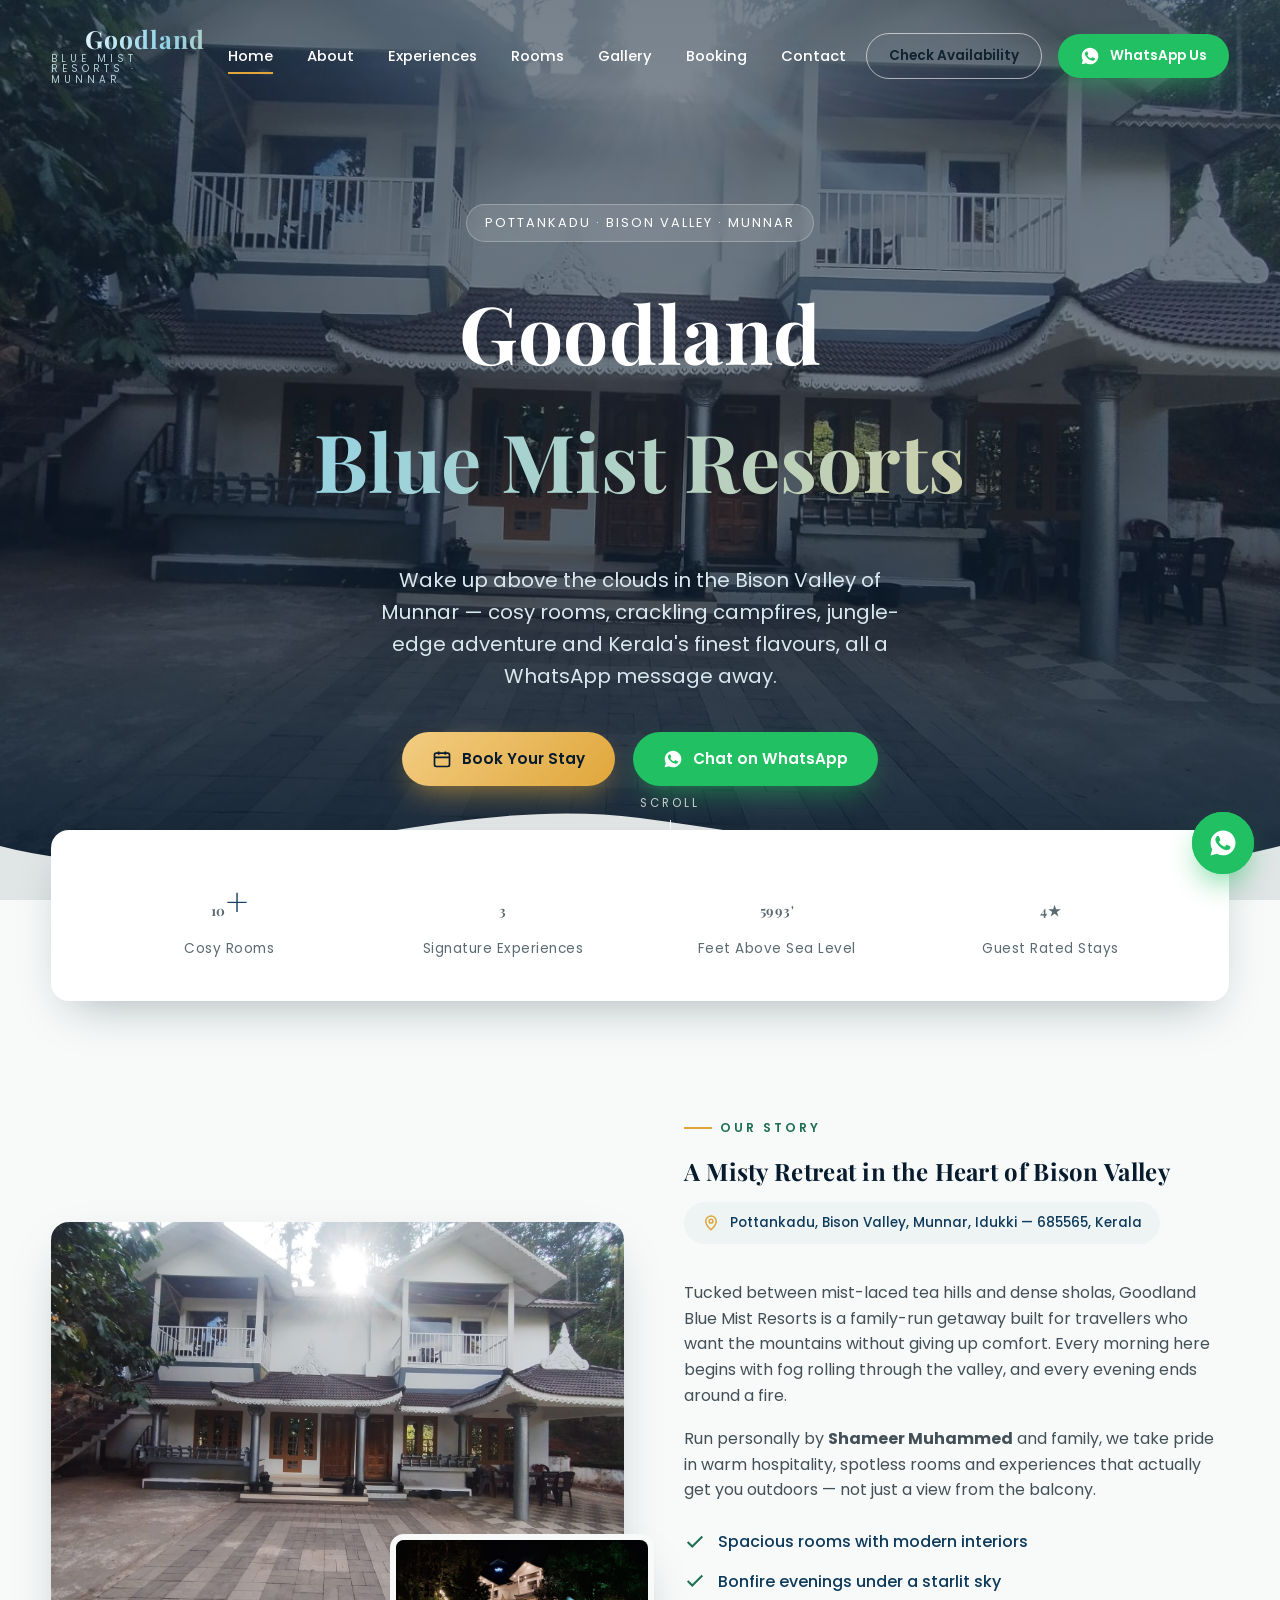
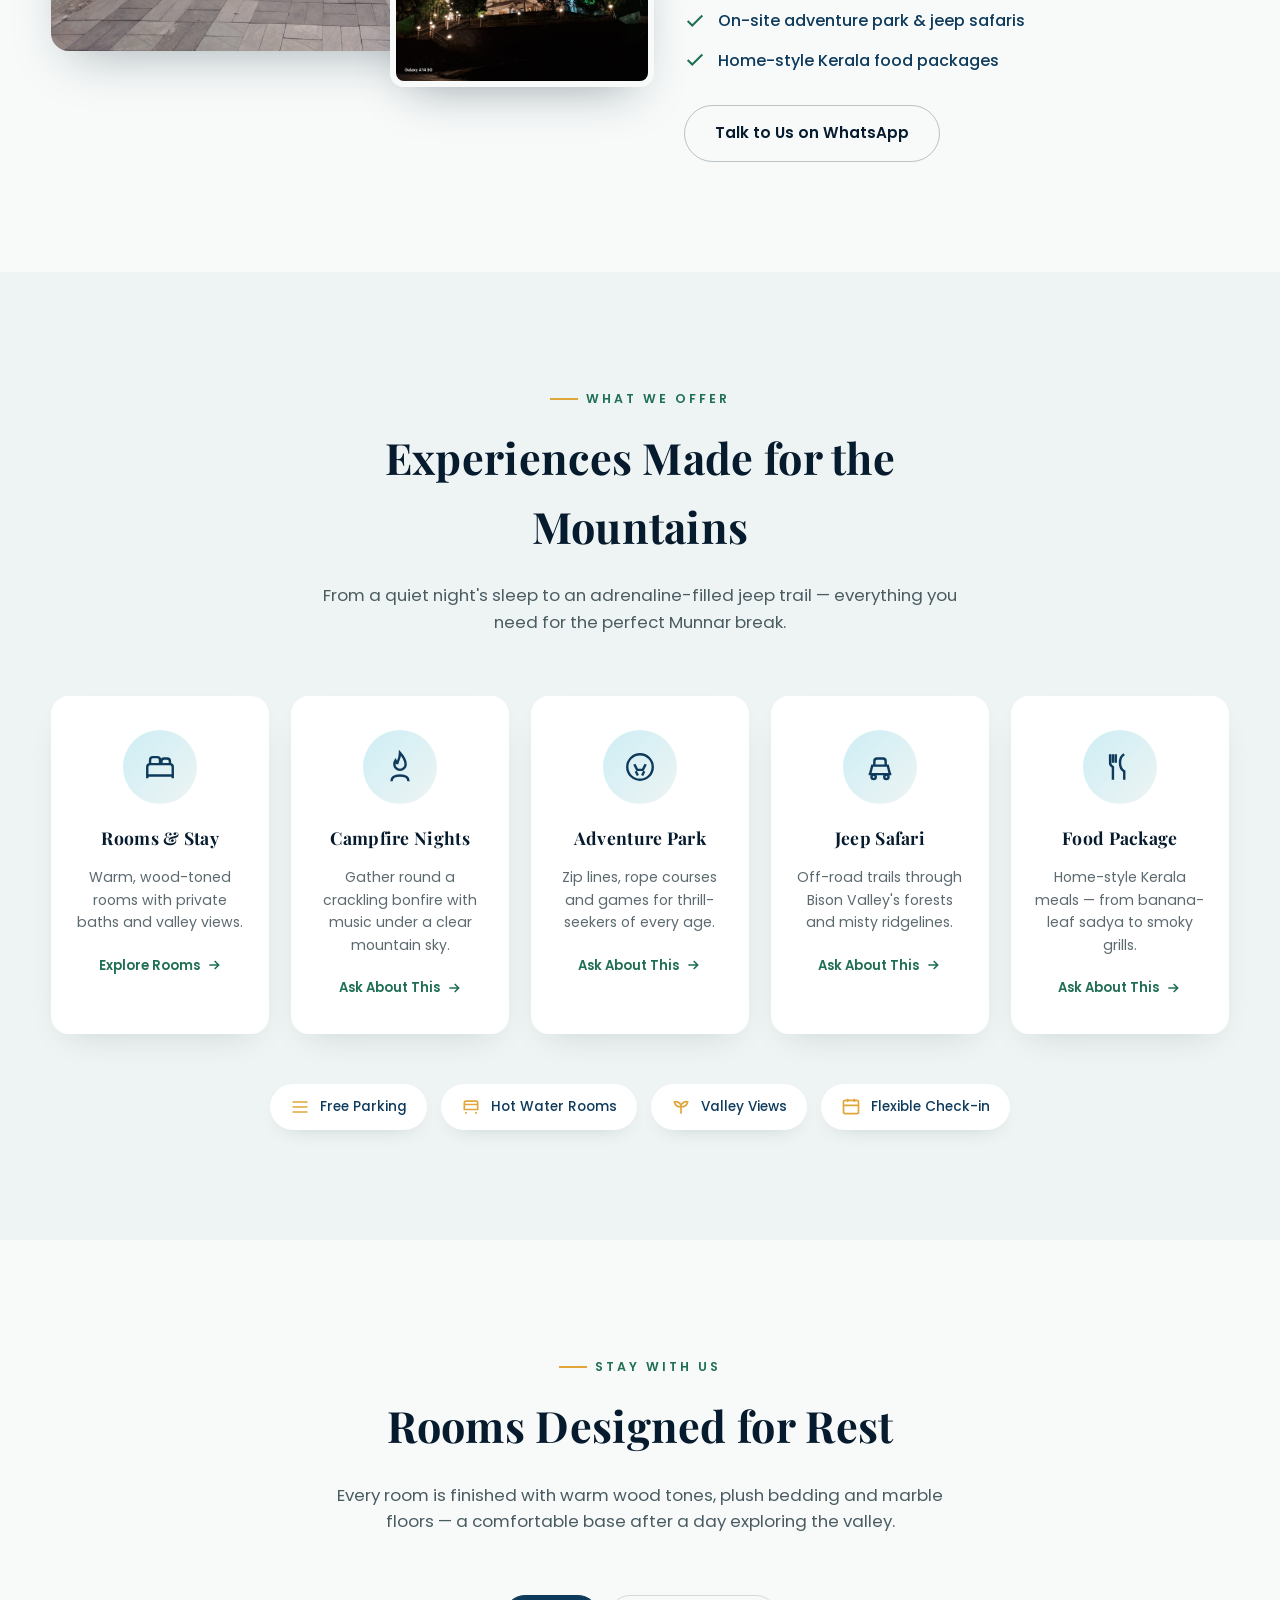
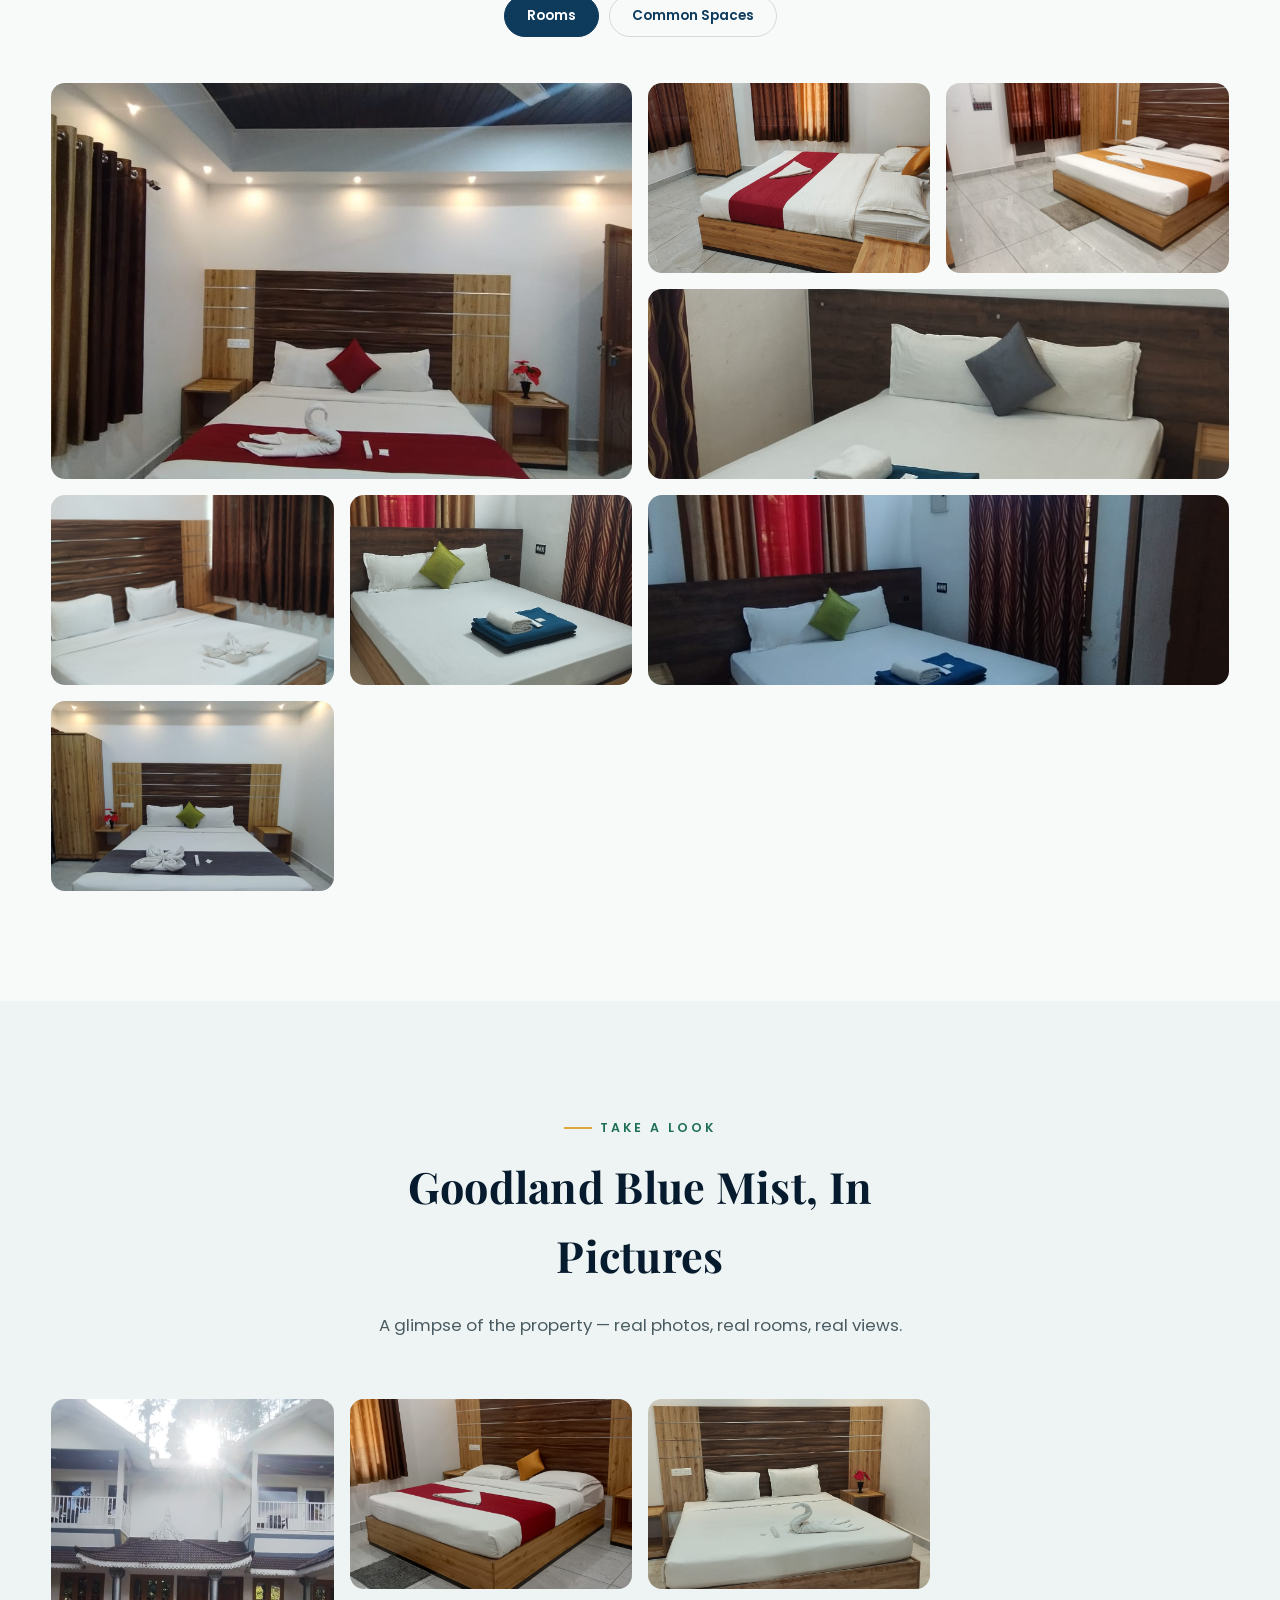
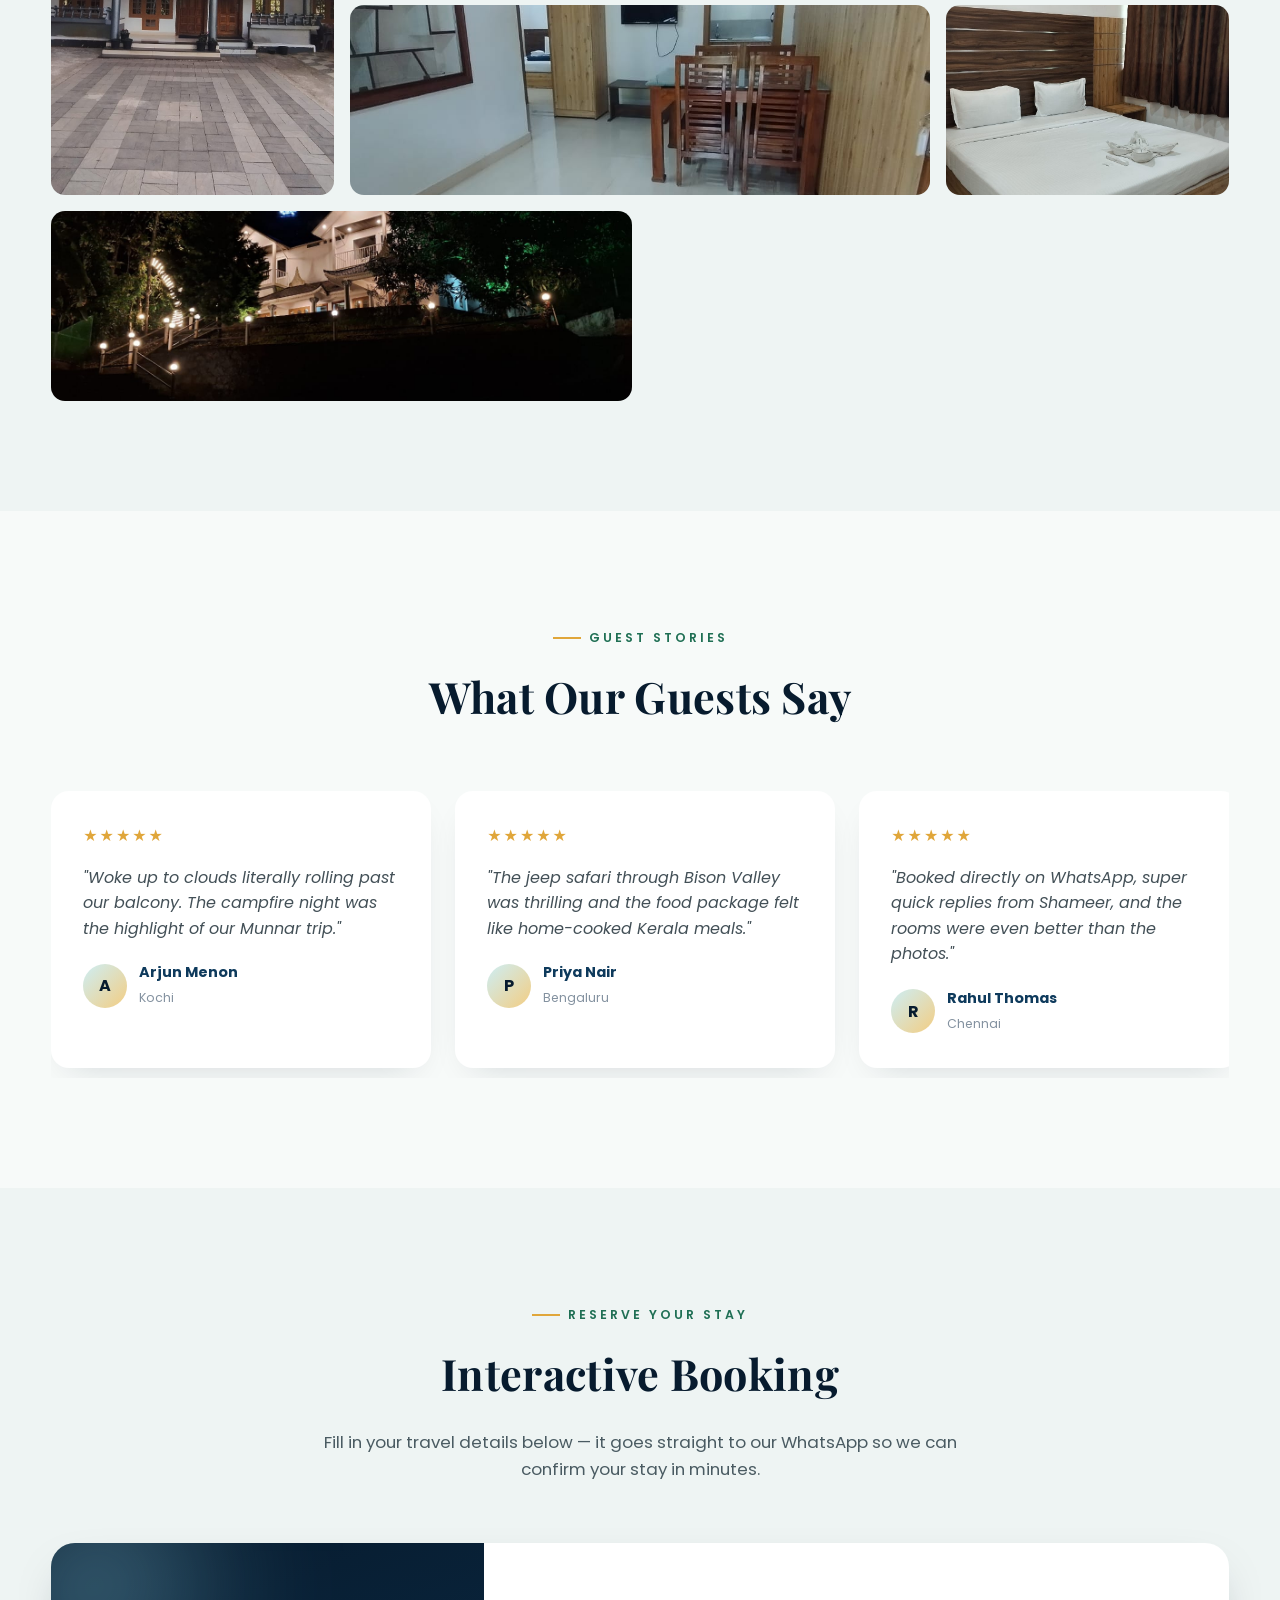
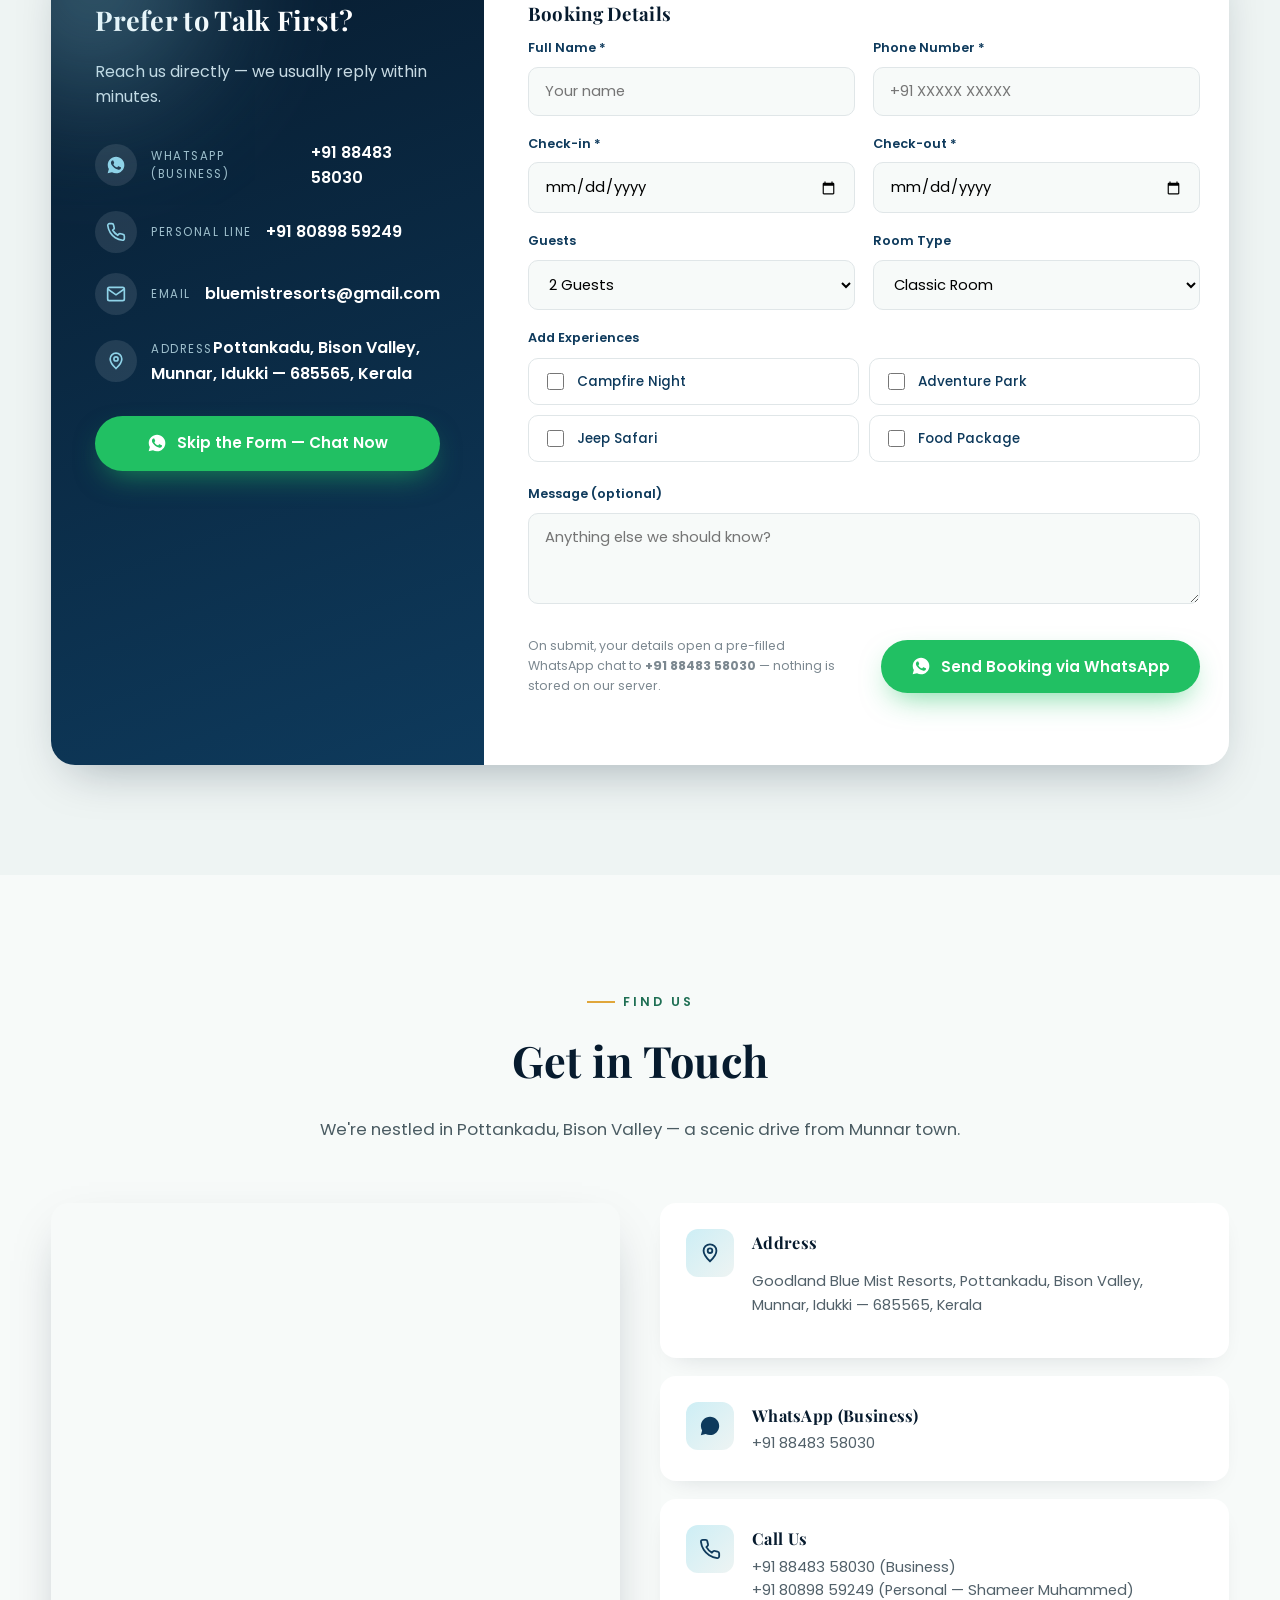
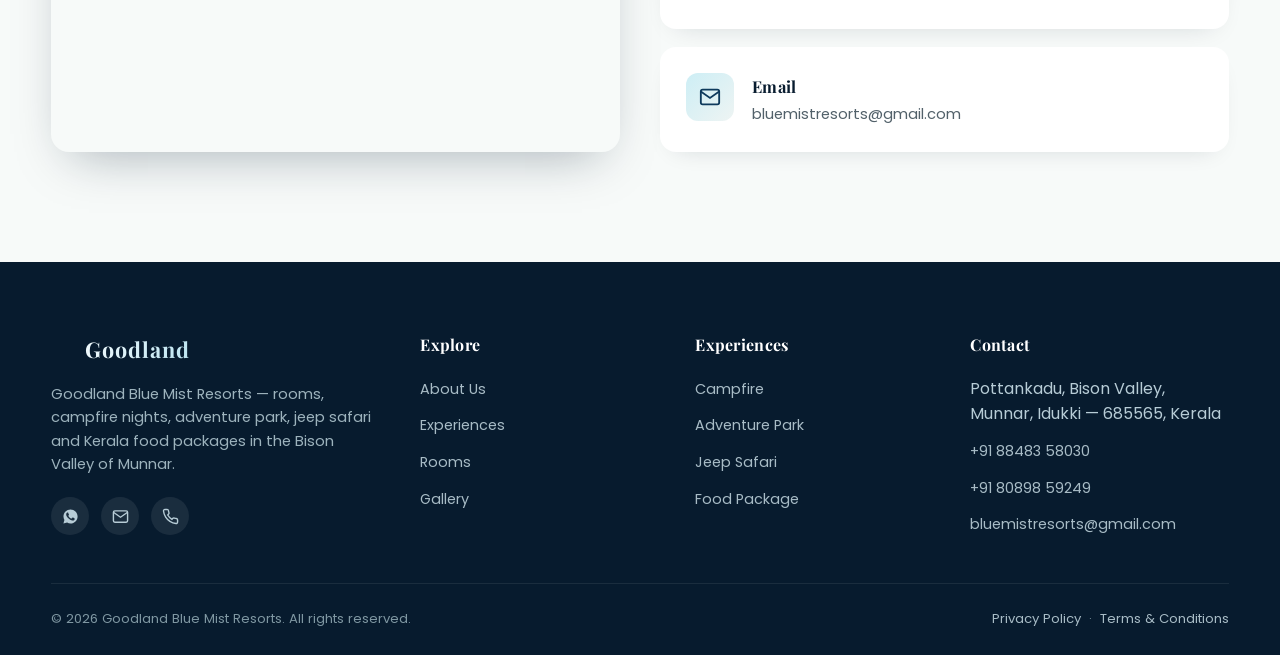
==== index.html @ cd5b61a2 "Build animated resort website with WhatsApp booking Adds a full multi-section site for Goodland Blue" ====
<!doctype html>
<html lang="en">
<head>
<meta charset="UTF-8">
<meta name="viewport" content="width=device-width, initial-scale=1.0">
<title>Goodland Blue Mist Resorts | Munnar, Kerala</title>
<meta name="description" content="Goodland Blue Mist Resorts — a misty escape in Pottankadu, Bison Valley, Munnar. Rooms, campfire nights, adventure park, jeep safari & authentic Kerala food packages. Book directly on WhatsApp.">
<link rel="icon" href="data:image/svg+xml,<svg xmlns=%22http://www.w3.org/2000/svg%22 viewBox=%220 0 100 100%22><text y=%22.9em%22 font-size=%2290%22>⛰️</text></svg>">
<link rel="preconnect" href="https://fonts.googleapis.com">
<link rel="preconnect" href="https://fonts.gstatic.com" crossorigin>
<link href="https://fonts.googleapis.com/css2?family=Playfair+Display:wght@600;700;800&family=Poppins:wght@300;400;500;600;700&display=swap" rel="stylesheet">
<link rel="stylesheet" href="assets/css/style.css">
</head>
<body>

<div id="preloader">
  <div class="preloader-logo">
    <div class="preloader-ring"></div>
    Goodland Blue Mist
  </div>
</div>

<!-- ================= HEADER ================= -->
<header>
  <div class="container nav-wrap">
    <a href="#home" class="logo-text">
      <span class="logo-main">
        <svg class="cloud-icon" viewBox="0 0 24 24" fill="none" stroke="currentColor" stroke-width="1.6"><path d="M6.5 19a4.5 4.5 0 0 1-.5-8.98A5.5 5.5 0 0 1 16.9 8.02 4.5 4.5 0 0 1 17.5 17H6.5z"/></svg>
        Goodland
      </span>
      <span class="logo-sub">Blue Mist Resorts · Munnar</span>
    </a>

    <nav class="primary-nav">
      <ul>
        <li><a href="#home" class="active">Home</a></li>
        <li><a href="#about">About</a></li>
        <li><a href="#experiences">Experiences</a></li>
        <li><a href="#rooms">Rooms</a></li>
        <li><a href="#gallery">Gallery</a></li>
        <li><a href="#booking">Booking</a></li>
        <li><a href="#contact">Contact</a></li>
      </ul>
    </nav>

    <div class="nav-actions">
      <a href="#booking" class="btn btn-outline">Check Availability</a>
      <a href="#" class="btn btn-whatsapp" data-wa-cta="Hi Goodland Blue Mist Resorts, I'd like to book a stay.">
        <svg viewBox="0 0 24 24" fill="currentColor"><path d="M12.04 2c-5.5 0-9.96 4.46-9.96 9.96 0 1.76.46 3.45 1.32 4.95L2 22l5.2-1.36a9.9 9.9 0 0 0 4.84 1.24h.01c5.5 0 9.96-4.46 9.96-9.96S17.54 2 12.04 2zm5.83 14.24c-.25.7-1.24 1.28-2.02 1.45-.54.11-1.24.2-3.6-.77-3.02-1.25-4.96-4.3-5.11-4.5-.15-.2-1.22-1.62-1.22-3.1s.77-2.2 1.05-2.5c.25-.28.55-.35.74-.35h.53c.17 0 .4-.06.62.48.25.6.85 2.08.92 2.23.07.15.12.33.02.53-.1.2-.15.32-.3.5-.15.17-.3.38-.44.5-.15.15-.3.3-.13.6.17.3.77 1.28 1.66 2.08 1.14 1.02 2.1 1.34 2.4 1.5.3.15.47.13.65-.08.17-.2.75-.87.95-1.17.2-.3.4-.25.66-.15.28.1 1.77.83 2.07.98.3.15.5.22.57.35.08.13.08.72-.17 1.42z"/></svg>
        WhatsApp Us
      </a>
    </div>

    <button class="burger" aria-label="Toggle menu"><span></span><span></span><span></span></button>
  </div>
</header>

<nav class="mobile-nav">
  <a href="#home">Home</a>
  <a href="#about">About</a>
  <a href="#experiences">Experiences</a>
  <a href="#rooms">Rooms</a>
  <a href="#gallery">Gallery</a>
  <a href="#booking">Booking</a>
  <a href="#contact">Contact</a>
  <a href="#" class="btn btn-whatsapp" data-wa-cta="Hi Goodland Blue Mist Resorts, I'd like to book a stay.">WhatsApp Us</a>
</nav>

<!-- ================= HERO ================= -->
<section class="hero" id="home">
  <div class="hero-slides">
    <div class="hero-slide active" style="background-image:url('images/property-day.jpg')"></div>
    <div class="hero-slide" style="background-image:url('images/property-night.jpg')"></div>
    <div class="hero-slide" style="background-image:url('images/room-5.jpg')"></div>
  </div>

  <svg class="hero-mist-svg" viewBox="0 0 1440 160" preserveAspectRatio="none" width="100%" height="140">
    <path fill="#f7faf9" d="M0,96 C240,160 480,32 720,64 C960,96 1200,160 1440,96 L1440,160 L0,160 Z"/>
  </svg>

  <div class="container hero-content">
    <div class="hero-badge">Pottankadu · Bison Valley · Munnar</div>
    <h1 class="hero-title">Goodland<span class="accent">Blue Mist Resorts</span></h1>
    <p class="hero-sub">Wake up above the clouds in the Bison Valley of Munnar — cosy rooms, crackling campfires, jungle-edge adventure and Kerala's finest flavours, all a WhatsApp message away.</p>
    <div class="hero-ctas">
      <a href="#booking" class="btn btn-gold">
        <svg viewBox="0 0 24 24" fill="none" stroke="currentColor" stroke-width="2"><rect x="3" y="5" width="18" height="16" rx="2"/><path d="M16 3v4M8 3v4M3 10h18"/></svg>
        Book Your Stay
      </a>
      <a href="#" class="btn btn-whatsapp" data-wa-cta="Hi Goodland Blue Mist Resorts, I'd like to know more about your packages.">
        <svg viewBox="0 0 24 24" fill="currentColor"><path d="M12.04 2c-5.5 0-9.96 4.46-9.96 9.96 0 1.76.46 3.45 1.32 4.95L2 22l5.2-1.36a9.9 9.9 0 0 0 4.84 1.24h.01c5.5 0 9.96-4.46 9.96-9.96S17.54 2 12.04 2zm5.83 14.24c-.25.7-1.24 1.28-2.02 1.45-.54.11-1.24.2-3.6-.77-3.02-1.25-4.96-4.3-5.11-4.5-.15-.2-1.22-1.62-1.22-3.1s.77-2.2 1.05-2.5c.25-.28.55-.35.74-.35h.53c.17 0 .4-.06.62.48.25.6.85 2.08.92 2.23.07.15.12.33.02.53-.1.2-.15.32-.3.5-.15.17-.3.38-.44.5-.15.15-.3.3-.13.6.17.3.77 1.28 1.66 2.08 1.14 1.02 2.1 1.34 2.4 1.5.3.15.47.13.65-.08.17-.2.75-.87.95-1.17.2-.3.4-.25.66-.15.28.1 1.77.83 2.07.98.3.15.5.22.57.35.08.13.08.72-.17 1.42z"/></svg>
        Chat on WhatsApp
      </a>
    </div>
  </div>

  <div class="hero-scroll"><span>Scroll</span><span class="line"></span></div>
</section>

<div class="container">
  <div class="stats-strip reveal-scale">
    <div class="stat"><h3><span data-count="11">0</span>+</h3><span>Cosy Rooms</span></div>
    <div class="stat"><h3><span data-count="4">0</span></h3><span>Signature Experiences</span></div>
    <div class="stat"><h3><span data-count="6000" data-suffix="'">0</span></h3><span>Feet Above Sea Level</span></div>
    <div class="stat"><h3><span data-count="5" data-suffix="★">0</span></h3><span>Guest Rated Stays</span></div>
  </div>
</div>

<!-- ================= ABOUT ================= -->
<section class="section" id="about">
  <div class="container about-grid">
    <div class="about-media reveal">
      <div class="frame-main"><img src="images/property-day.jpg" alt="Goodland Blue Mist Resorts, Pottankadu, Munnar"></div>
      <div class="frame-float"><img src="images/property-night.jpg" alt="Resort lit up at night"></div>
    </div>
    <div class="about-text reveal">
      <div class="eyebrow">Our Story</div>
      <h2>A Misty Retreat in the Heart of Bison Valley</h2>
      <div class="location-pill">
        <svg viewBox="0 0 24 24" fill="none" stroke="currentColor" stroke-width="2"><path d="M12 21s-7-6.5-7-11.5A7 7 0 0 1 19 9.5C19 14.5 12 21 12 21z"/><circle cx="12" cy="9.5" r="2.5"/></svg>
        Pottankadu, Bison Valley, Munnar, Idukki — 685565, Kerala
      </div>
      <p>Tucked between mist-laced tea hills and dense sholas, Goodland Blue Mist Resorts is a family-run getaway built for travellers who want the mountains without giving up comfort. Every morning here begins with fog rolling through the valley, and every evening ends around a fire.</p>
      <p>Run personally by <strong>Shameer Muhammed</strong> and family, we take pride in warm hospitality, spotless rooms and experiences that actually get you outdoors — not just a view from the balcony.</p>
      <ul class="about-list">
        <li><svg viewBox="0 0 24 24" fill="none" stroke="currentColor" stroke-width="2.2"><path d="M20 6 9 17l-5-5"/></svg> Spacious rooms with modern interiors</li>
        <li><svg viewBox="0 0 24 24" fill="none" stroke="currentColor" stroke-width="2.2"><path d="M20 6 9 17l-5-5"/></svg> Bonfire evenings under a starlit sky</li>
        <li><svg viewBox="0 0 24 24" fill="none" stroke="currentColor" stroke-width="2.2"><path d="M20 6 9 17l-5-5"/></svg> On-site adventure park & jeep safaris</li>
        <li><svg viewBox="0 0 24 24" fill="none" stroke="currentColor" stroke-width="2.2"><path d="M20 6 9 17l-5-5"/></svg> Home-style Kerala food packages</li>
      </ul>
      <a href="#" class="btn btn-outline-dark" data-wa-cta="Hi, I'd like to know more about Goodland Blue Mist Resorts.">Talk to Us on WhatsApp</a>
    </div>
  </div>
</section>

<!-- ================= EXPERIENCES ================= -->
<section class="section section-alt" id="experiences">
  <div class="container">
    <div class="section-head reveal">
      <div class="eyebrow">What We Offer</div>
      <h2>Experiences Made for the Mountains</h2>
      <p>From a quiet night's sleep to an adrenaline-filled jeep trail — everything you need for the perfect Munnar break.</p>
    </div>

    <div class="exp-grid stagger">
      <div class="exp-card">
        <div class="exp-icon">
          <svg viewBox="0 0 24 24" fill="none" stroke="currentColor" stroke-width="1.7"><path d="M3 18v-6a2 2 0 0 1 2-2h14a2 2 0 0 1 2 2v6M3 18h18M3 18v2M21 18v2M5 10V7a2 2 0 0 1 2-2h3a2 2 0 0 1 2 2v3M13 10V8a2 2 0 0 1 2-2h2a2 2 0 0 1 2 2v2"/></svg>
        </div>
        <h3>Rooms & Stay</h3>
        <p>Warm, wood-toned rooms with private baths and valley views.</p>
        <a href="#rooms" class="exp-link">Explore Rooms <svg viewBox="0 0 24 24" fill="none" stroke="currentColor" stroke-width="2.4"><path d="M5 12h14M13 6l6 6-6 6"/></svg></a>
      </div>

      <div class="exp-card">
        <div class="exp-icon">
          <svg viewBox="0 0 24 24" fill="none" stroke="currentColor" stroke-width="1.7"><path d="M12 2s4 4.5 4 8a4 4 0 0 1-8 0c0-1 .3-1.8.8-2.6C9.4 8.6 10 9 10 10c0-2 2-3 2-8zM6 22c0-3 2.5-4 6-4s6 1 6 4"/></svg>
        </div>
        <h3>Campfire Nights</h3>
        <p>Gather round a crackling bonfire with music under a clear mountain sky.</p>
        <a href="#" class="exp-link" data-wa-cta="Hi, I'd like to know about the campfire experience at Goodland Blue Mist Resorts.">Ask About This <svg viewBox="0 0 24 24" fill="none" stroke="currentColor" stroke-width="2.4"><path d="M5 12h14M13 6l6 6-6 6"/></svg></a>
      </div>

      <div class="exp-card">
        <div class="exp-icon">
          <svg viewBox="0 0 24 24" fill="none" stroke="currentColor" stroke-width="1.7"><circle cx="12" cy="12" r="9"/><path d="M8 10l2 4h4l2-4M9 15l1.5 3M15 15l-1.5 3"/></svg>
        </div>
        <h3>Adventure Park</h3>
        <p>Zip lines, rope courses and games for thrill-seekers of every age.</p>
        <a href="#" class="exp-link" data-wa-cta="Hi, I'd like to know about the adventure park at Goodland Blue Mist Resorts.">Ask About This <svg viewBox="0 0 24 24" fill="none" stroke="currentColor" stroke-width="2.4"><path d="M5 12h14M13 6l6 6-6 6"/></svg></a>
      </div>

      <div class="exp-card">
        <div class="exp-icon">
          <svg viewBox="0 0 24 24" fill="none" stroke="currentColor" stroke-width="1.7"><path d="M4 17h16M5 17l1.5-6h11L19 17M8 11V8a2 2 0 0 1 2-2h4a2 2 0 0 1 2 2v3"/><circle cx="7.5" cy="19" r="1.5"/><circle cx="16.5" cy="19" r="1.5"/></svg>
        </div>
        <h3>Jeep Safari</h3>
        <p>Off-road trails through Bison Valley's forests and misty ridgelines.</p>
        <a href="#" class="exp-link" data-wa-cta="Hi, I'd like to know about the jeep safari at Goodland Blue Mist Resorts.">Ask About This <svg viewBox="0 0 24 24" fill="none" stroke="currentColor" stroke-width="2.4"><path d="M5 12h14M13 6l6 6-6 6"/></svg></a>
      </div>

      <div class="exp-card">
        <div class="exp-icon">
          <svg viewBox="0 0 24 24" fill="none" stroke="currentColor" stroke-width="1.7"><path d="M7 3v6M5 3v6M9 3v6M5 9c0 2 2 3 2 3v9M15 3c-2 1-3 3-3 6s1 5 3 6v6"/></svg>
        </div>
        <h3>Food Package</h3>
        <p>Home-style Kerala meals — from banana-leaf sadya to smoky grills.</p>
        <a href="#" class="exp-link" data-wa-cta="Hi, I'd like to know about the food packages at Goodland Blue Mist Resorts.">Ask About This <svg viewBox="0 0 24 24" fill="none" stroke="currentColor" stroke-width="2.4"><path d="M5 12h14M13 6l6 6-6 6"/></svg></a>
      </div>
    </div>

    <div class="amenity-row reveal">
      <div class="amenity-chip"><svg viewBox="0 0 24 24" fill="none" stroke="currentColor" stroke-width="2"><path d="M3 12h18M3 6h18M3 18h18"/></svg> Free Parking</div>
      <div class="amenity-chip"><svg viewBox="0 0 24 24" fill="none" stroke="currentColor" stroke-width="2"><path d="M4 9V7a2 2 0 0 1 2-2h12a2 2 0 0 1 2 2v2M4 9h16v6H4zM6 20v-2M18 20v-2"/></svg> Hot Water Rooms</div>
      <div class="amenity-chip"><svg viewBox="0 0 24 24" fill="none" stroke="currentColor" stroke-width="2"><path d="M12 20V10M12 10c1.5-4 6-5 8-4-1 4-4 6-8 6zM12 10C10.5 6 6 5 4 6c1 4 4 6 8 6z"/></svg> Valley Views</div>
      <div class="amenity-chip"><svg viewBox="0 0 24 24" fill="none" stroke="currentColor" stroke-width="2"><rect x="3" y="4" width="18" height="16" rx="2"/><path d="M8 2v4M16 2v4M3 10h18"/></svg> Flexible Check-in</div>
    </div>
  </div>
</section>

<!-- ================= ROOMS / GALLERY ================= -->
<section class="section" id="rooms">
  <div class="container">
    <div class="section-head reveal">
      <div class="eyebrow">Stay With Us</div>
      <h2>Rooms Designed for Rest</h2>
      <p>Every room is finished with warm wood tones, plush bedding and marble floors — a comfortable base after a day exploring the valley.</p>
    </div>

    <div class="room-tabs reveal">
      <button class="room-tab active" data-target="panel-rooms">Rooms</button>
      <button class="room-tab" data-target="panel-common">Common Spaces</button>
    </div>

    <div id="panel-rooms" class="room-panel active gallery-grid" data-lightbox>
      <figure class="wide tall">
        <img src="images/room-5.jpg" alt="Deluxe room with dark wood ceiling and swan towel art">
        <div class="zoom-hint"><svg viewBox="0 0 24 24" fill="none" stroke="currentColor" stroke-width="2"><circle cx="11" cy="11" r="7"/><path d="M21 21l-4.3-4.3M11 8v6M8 11h6"/></svg></div>
        <figcaption>Deluxe Room</figcaption>
      </figure>
      <figure>
        <img src="images/room-1.jpg" alt="Room with red and white bedding">
        <div class="zoom-hint"><svg viewBox="0 0 24 24" fill="none" stroke="currentColor" stroke-width="2"><circle cx="11" cy="11" r="7"/><path d="M21 21l-4.3-4.3M11 8v6M8 11h6"/></svg></div>
        <figcaption>Classic Room</figcaption>
      </figure>
      <figure>
        <img src="images/room-3.jpg" alt="Room with orange bedspread">
        <div class="zoom-hint"><svg viewBox="0 0 24 24" fill="none" stroke="currentColor" stroke-width="2"><circle cx="11" cy="11" r="7"/><path d="M21 21l-4.3-4.3M11 8v6M8 11h6"/></svg></div>
        <figcaption>Family Room</figcaption>
      </figure>
      <figure class="wide">
        <img src="images/room-4.jpg" alt="Room with white bedding and blue towel set">
        <div class="zoom-hint"><svg viewBox="0 0 24 24" fill="none" stroke="currentColor" stroke-width="2"><circle cx="11" cy="11" r="7"/><path d="M21 21l-4.3-4.3M11 8v6M8 11h6"/></svg></div>
        <figcaption>Premium Room</figcaption>
      </figure>
      <figure>
        <img src="images/room-9.jpg" alt="Room with wood panelled headboard">
        <div class="zoom-hint"><svg viewBox="0 0 24 24" fill="none" stroke="currentColor" stroke-width="2"><circle cx="11" cy="11" r="7"/><path d="M21 21l-4.3-4.3M11 8v6M8 11h6"/></svg></div>
        <figcaption>Classic Room</figcaption>
      </figure>
      <figure>
        <img src="images/room-10.jpg" alt="Room with gold curtains and green cushion">
        <div class="zoom-hint"><svg viewBox="0 0 24 24" fill="none" stroke="currentColor" stroke-width="2"><circle cx="11" cy="11" r="7"/><path d="M21 21l-4.3-4.3M11 8v6M8 11h6"/></svg></div>
        <figcaption>Deluxe Room</figcaption>
      </figure>
      <figure class="wide">
        <img src="images/room-11.jpg" alt="Room with red and gold curtains">
        <div class="zoom-hint"><svg viewBox="0 0 24 24" fill="none" stroke="currentColor" stroke-width="2"><circle cx="11" cy="11" r="7"/><path d="M21 21l-4.3-4.3M11 8v6M8 11h6"/></svg></div>
        <figcaption>Family Room</figcaption>
      </figure>
      <figure>
        <img src="images/room-6.jpg" alt="Room with green cushion and swan towel art">
        <div class="zoom-hint"><svg viewBox="0 0 24 24" fill="none" stroke="currentColor" stroke-width="2"><circle cx="11" cy="11" r="7"/><path d="M21 21l-4.3-4.3M11 8v6M8 11h6"/></svg></div>
        <figcaption>Premium Room</figcaption>
      </figure>
    </div>

    <div id="panel-common" class="room-panel gallery-grid" data-lightbox>
      <figure class="wide tall">
        <img src="images/property-night.jpg" alt="Resort exterior lit up at night">
        <div class="zoom-hint"><svg viewBox="0 0 24 24" fill="none" stroke="currentColor" stroke-width="2"><circle cx="11" cy="11" r="7"/><path d="M21 21l-4.3-4.3M11 8v6M8 11h6"/></svg></div>
        <figcaption>Resort by Night</figcaption>
      </figure>
      <figure class="wide">
        <img src="images/living-room.jpg" alt="Living room with dining table and TV">
        <div class="zoom-hint"><svg viewBox="0 0 24 24" fill="none" stroke="currentColor" stroke-width="2"><circle cx="11" cy="11" r="7"/><path d="M21 21l-4.3-4.3M11 8v6M8 11h6"/></svg></div>
        <figcaption>Living Room</figcaption>
      </figure>
      <figure>
        <img src="images/lobby.jpg" alt="Lounge seating area">
        <div class="zoom-hint"><svg viewBox="0 0 24 24" fill="none" stroke="currentColor" stroke-width="2"><circle cx="11" cy="11" r="7"/><path d="M21 21l-4.3-4.3M11 8v6M8 11h6"/></svg></div>
        <figcaption>Guest Lounge</figcaption>
      </figure>
      <figure>
        <img src="images/bathroom-1.jpg" alt="Clean modern bathroom">
        <div class="zoom-hint"><svg viewBox="0 0 24 24" fill="none" stroke="currentColor" stroke-width="2"><circle cx="11" cy="11" r="7"/><path d="M21 21l-4.3-4.3M11 8v6M8 11h6"/></svg></div>
        <figcaption>En-suite Bathroom</figcaption>
      </figure>
      <figure>
        <img src="images/bathroom-2.jpg" alt="Tiled shower and bathroom">
        <div class="zoom-hint"><svg viewBox="0 0 24 24" fill="none" stroke="currentColor" stroke-width="2"><circle cx="11" cy="11" r="7"/><path d="M21 21l-4.3-4.3M11 8v6M8 11h6"/></svg></div>
        <figcaption>Bathroom & Shower</figcaption>
      </figure>
    </div>
  </div>
</section>

<!-- ================= GALLERY (photo strip) ================= -->
<section class="section section-alt" id="gallery">
  <div class="container">
    <div class="section-head reveal">
      <div class="eyebrow">Take a Look</div>
      <h2>Goodland Blue Mist, In Pictures</h2>
      <p>A glimpse of the property — real photos, real rooms, real views.</p>
    </div>
    <div class="gallery-grid stagger" data-lightbox>
      <figure class="tall"><img src="images/property-day.jpg" alt="Resort exterior in daylight"><div class="zoom-hint"><svg viewBox="0 0 24 24" fill="none" stroke="currentColor" stroke-width="2"><circle cx="11" cy="11" r="7"/><path d="M21 21l-4.3-4.3M11 8v6M8 11h6"/></svg></div><figcaption>Resort Exterior</figcaption></figure>
      <figure><img src="images/room-2.jpg" alt="Room interior"><div class="zoom-hint"><svg viewBox="0 0 24 24" fill="none" stroke="currentColor" stroke-width="2"><circle cx="11" cy="11" r="7"/><path d="M21 21l-4.3-4.3M11 8v6M8 11h6"/></svg></div><figcaption>Guest Room</figcaption></figure>
      <figure><img src="images/room-7.jpg" alt="Room interior with towel art"><div class="zoom-hint"><svg viewBox="0 0 24 24" fill="none" stroke="currentColor" stroke-width="2"><circle cx="11" cy="11" r="7"/><path d="M21 21l-4.3-4.3M11 8v6M8 11h6"/></svg></div><figcaption>Guest Room</figcaption></figure>
      <figure class="wide"><img src="images/living-room.jpg" alt="Living area"><div class="zoom-hint"><svg viewBox="0 0 24 24" fill="none" stroke="currentColor" stroke-width="2"><circle cx="11" cy="11" r="7"/><path d="M21 21l-4.3-4.3M11 8v6M8 11h6"/></svg></div><figcaption>Living Area</figcaption></figure>
      <figure><img src="images/room-8.jpg" alt="Room interior"><div class="zoom-hint"><svg viewBox="0 0 24 24" fill="none" stroke="currentColor" stroke-width="2"><circle cx="11" cy="11" r="7"/><path d="M21 21l-4.3-4.3M11 8v6M8 11h6"/></svg></div><figcaption>Guest Room</figcaption></figure>
      <figure class="wide"><img src="images/property-night.jpg" alt="Resort at night"><div class="zoom-hint"><svg viewBox="0 0 24 24" fill="none" stroke="currentColor" stroke-width="2"><circle cx="11" cy="11" r="7"/><path d="M21 21l-4.3-4.3M11 8v6M8 11h6"/></svg></div><figcaption>Evening Ambience</figcaption></figure>
    </div>
  </div>
</section>

<!-- ================= TESTIMONIALS ================= -->
<section class="section" id="testimonials">
  <div class="container">
    <div class="section-head reveal">
      <div class="eyebrow">Guest Stories</div>
      <h2>What Our Guests Say</h2>
    </div>
    <div class="testi-track reveal">
      <div class="testi-card">
        <div class="testi-stars">★★★★★</div>
        <p>"Woke up to clouds literally rolling past our balcony. The campfire night was the highlight of our Munnar trip."</p>
        <div class="testi-person">
          <div class="testi-avatar">A</div>
          <div><strong>Arjun Menon</strong><span>Kochi</span></div>
        </div>
      </div>
      <div class="testi-card">
        <div class="testi-stars">★★★★★</div>
        <p>"The jeep safari through Bison Valley was thrilling and the food package felt like home-cooked Kerala meals."</p>
        <div class="testi-person">
          <div class="testi-avatar">P</div>
          <div><strong>Priya Nair</strong><span>Bengaluru</span></div>
        </div>
      </div>
      <div class="testi-card">
        <div class="testi-stars">★★★★★</div>
        <p>"Booked directly on WhatsApp, super quick replies from Shameer, and the rooms were even better than the photos."</p>
        <div class="testi-person">
          <div class="testi-avatar">R</div>
          <div><strong>Rahul Thomas</strong><span>Chennai</span></div>
        </div>
      </div>
      <div class="testi-card">
        <div class="testi-stars">★★★★★</div>
        <p>"Perfect for families — kids loved the adventure park, we loved the peace and mist rolling over the valley."</p>
        <div class="testi-person">
          <div class="testi-avatar">S</div>
          <div><strong>Sneha Varma</strong><span>Coimbatore</span></div>
        </div>
      </div>
    </div>
  </div>
</section>

<!-- ================= BOOKING ================= -->
<section class="section section-alt" id="booking">
  <div class="container">
    <div class="section-head reveal">
      <div class="eyebrow">Reserve Your Stay</div>
      <h2>Interactive Booking</h2>
      <p>Fill in your travel details below — it goes straight to our WhatsApp so we can confirm your stay in minutes.</p>
    </div>

    <div class="booking-wrap reveal">
      <div class="booking-info">
        <div class="mist-layer"><div class="mist-blob" style="width:280px;height:280px;top:-60px;left:-60px;"></div></div>
        <h3>Prefer to Talk First?</h3>
        <p>Reach us directly — we usually reply within minutes.</p>
        <ul class="booking-contact">
          <li>
            <span class="ic"><svg viewBox="0 0 24 24" fill="currentColor"><path d="M12.04 2c-5.5 0-9.96 4.46-9.96 9.96 0 1.76.46 3.45 1.32 4.95L2 22l5.2-1.36a9.9 9.9 0 0 0 4.84 1.24h.01c5.5 0 9.96-4.46 9.96-9.96S17.54 2 12.04 2zm5.83 14.24c-.25.7-1.24 1.28-2.02 1.45-.54.11-1.24.2-3.6-.77-3.02-1.25-4.96-4.3-5.11-4.5-.15-.2-1.22-1.62-1.22-3.1s.77-2.2 1.05-2.5c.25-.28.55-.35.74-.35h.53c.17 0 .4-.06.62.48.25.6.85 2.08.92 2.23.07.15.12.33.02.53-.1.2-.15.32-.3.5-.15.17-.3.38-.44.5-.15.15-.3.3-.13.6.17.3.77 1.28 1.66 2.08 1.14 1.02 2.1 1.34 2.4 1.5.3.15.47.13.65-.08.17-.2.75-.87.95-1.17.2-.3.4-.25.66-.15.28.1 1.77.83 2.07.98.3.15.5.22.57.35.08.13.08.72-.17 1.42z"/></svg></span>
            <a href="#" data-wa-cta="Hi Goodland Blue Mist Resorts, I'd like to book a stay."><span class="label">WhatsApp (Business)</span><span class="value">+91 88483 58030</span></a>
          </li>
          <li>
            <span class="ic"><svg viewBox="0 0 24 24" fill="none" stroke="currentColor" stroke-width="2"><path d="M22 16.92v3a2 2 0 0 1-2.18 2 19.79 19.79 0 0 1-8.63-3.07 19.5 19.5 0 0 1-6-6 19.79 19.79 0 0 1-3.07-8.67A2 2 0 0 1 4.11 2h3a2 2 0 0 1 2 1.72c.13.96.36 1.9.68 2.81a2 2 0 0 1-.45 2.11L8.09 9.91a16 16 0 0 0 6 6l1.27-1.27a2 2 0 0 1 2.11-.45c.91.32 1.85.55 2.81.68A2 2 0 0 1 22 16.92z"/></svg></span>
            <a href="tel:+918089859249"><span class="label">Personal Line</span><span class="value">+91 80898 59249</span></a>
          </li>
          <li>
            <span class="ic"><svg viewBox="0 0 24 24" fill="none" stroke="currentColor" stroke-width="2"><rect x="2" y="4" width="20" height="16" rx="2"/><path d="m22 6-10 7L2 6"/></svg></span>
            <a href="mailto:bluemistresorts@gmail.com"><span class="label">Email</span><span class="value">bluemistresorts@gmail.com</span></a>
          </li>
          <li>
            <span class="ic"><svg viewBox="0 0 24 24" fill="none" stroke="currentColor" stroke-width="2"><path d="M12 21s-7-6.5-7-11.5A7 7 0 0 1 19 9.5C19 14.5 12 21 12 21z"/><circle cx="12" cy="9.5" r="2.5"/></svg></span>
            <span><span class="label">Address</span><span class="value">Pottankadu, Bison Valley, Munnar, Idukki — 685565, Kerala</span></span>
          </li>
        </ul>
        <a href="#" class="btn btn-whatsapp btn-block" data-wa-cta="Hi Goodland Blue Mist Resorts, I'd like to book a stay.">
          <svg viewBox="0 0 24 24" fill="currentColor"><path d="M12.04 2c-5.5 0-9.96 4.46-9.96 9.96 0 1.76.46 3.45 1.32 4.95L2 22l5.2-1.36a9.9 9.9 0 0 0 4.84 1.24h.01c5.5 0 9.96-4.46 9.96-9.96S17.54 2 12.04 2zm5.83 14.24c-.25.7-1.24 1.28-2.02 1.45-.54.11-1.24.2-3.6-.77-3.02-1.25-4.96-4.3-5.11-4.5-.15-.2-1.22-1.62-1.22-3.1s.77-2.2 1.05-2.5c.25-.28.55-.35.74-.35h.53c.17 0 .4-.06.62.48.25.6.85 2.08.92 2.23.07.15.12.33.02.53-.1.2-.15.32-.3.5-.15.17-.3.38-.44.5-.15.15-.3.3-.13.6.17.3.77 1.28 1.66 2.08 1.14 1.02 2.1 1.34 2.4 1.5.3.15.47.13.65-.08.17-.2.75-.87.95-1.17.2-.3.4-.25.66-.15.28.1 1.77.83 2.07.98.3.15.5.22.57.35.08.13.08.72-.17 1.42z"/></svg>
          Skip the Form — Chat Now
        </a>
      </div>

      <div class="booking-form">
        <h3>Booking Details</h3>
        <form id="booking-form" novalidate>
          <div class="form-row">
            <div class="field">
              <label for="name">Full Name *</label>
              <input type="text" id="name" name="name" placeholder="Your name" required>
            </div>
            <div class="field">
              <label for="phone">Phone Number *</label>
              <input type="tel" id="phone" name="phone" placeholder="+91 XXXXX XXXXX" required>
            </div>
          </div>
          <div class="form-row">
            <div class="field">
              <label for="checkin">Check-in *</label>
              <input type="date" id="checkin" name="checkin" required>
            </div>
            <div class="field">
              <label for="checkout">Check-out *</label>
              <input type="date" id="checkout" name="checkout" required>
            </div>
          </div>
          <div class="form-row">
            <div class="field">
              <label for="guests">Guests</label>
              <select id="guests" name="guests">
                <option>1 Guest</option>
                <option selected>2 Guests</option>
                <option>3 Guests</option>
                <option>4 Guests</option>
                <option>5+ Guests</option>
              </select>
            </div>
            <div class="field">
              <label for="roomType">Room Type</label>
              <select id="roomType" name="roomType">
                <option>Classic Room</option>
                <option>Deluxe Room</option>
                <option>Premium Room</option>
                <option>Family Room</option>
                <option>Not Sure Yet</option>
              </select>
            </div>
          </div>

          <label style="font-size:.8rem;font-weight:600;color:var(--deep-2);display:block;margin-bottom:10px;">Add Experiences</label>
          <div class="checkbox-grid">
            <label class="checkbox-item"><input type="checkbox" name="addon" value="Campfire"> Campfire Night</label>
            <label class="checkbox-item"><input type="checkbox" name="addon" value="Adventure Park"> Adventure Park</label>
            <label class="checkbox-item"><input type="checkbox" name="addon" value="Jeep Safari"> Jeep Safari</label>
            <label class="checkbox-item"><input type="checkbox" name="addon" value="Food Package"> Food Package</label>
          </div>

          <div class="field" style="margin-bottom:20px;">
            <label for="message">Message (optional)</label>
            <textarea id="message" name="message" rows="3" placeholder="Anything else we should know?"></textarea>
          </div>

          <div class="form-foot">
            <p class="form-note">On submit, your details open a pre-filled WhatsApp chat to <strong>+91 88483 58030</strong> — nothing is stored on our server.</p>
            <button type="submit" class="btn btn-whatsapp">
              <svg viewBox="0 0 24 24" fill="currentColor"><path d="M12.04 2c-5.5 0-9.96 4.46-9.96 9.96 0 1.76.46 3.45 1.32 4.95L2 22l5.2-1.36a9.9 9.9 0 0 0 4.84 1.24h.01c5.5 0 9.96-4.46 9.96-9.96S17.54 2 12.04 2zm5.83 14.24c-.25.7-1.24 1.28-2.02 1.45-.54.11-1.24.2-3.6-.77-3.02-1.25-4.96-4.3-5.11-4.5-.15-.2-1.22-1.62-1.22-3.1s.77-2.2 1.05-2.5c.25-.28.55-.35.74-.35h.53c.17 0 .4-.06.62.48.25.6.85 2.08.92 2.23.07.15.12.33.02.53-.1.2-.15.32-.3.5-.15.17-.3.38-.44.5-.15.15-.3.3-.13.6.17.3.77 1.28 1.66 2.08 1.14 1.02 2.1 1.34 2.4 1.5.3.15.47.13.65-.08.17-.2.75-.87.95-1.17.2-.3.4-.25.66-.15.28.1 1.77.83 2.07.98.3.15.5.22.57.35.08.13.08.72-.17 1.42z"/></svg>
              Send Booking via WhatsApp
            </button>
          </div>
          <div class="form-success" id="form-success">
            <svg viewBox="0 0 24 24" fill="none" stroke="currentColor" stroke-width="2"><path d="M20 6 9 17l-5-5"/></svg>
            WhatsApp is opening in a new tab with your booking details — see you soon!
          </div>
        </form>
      </div>
    </div>
  </div>
</section>

<!-- ================= CONTACT / MAP ================= -->
<section class="section" id="contact">
  <div class="container">
    <div class="section-head reveal">
      <div class="eyebrow">Find Us</div>
      <h2>Get in Touch</h2>
      <p>We're nestled in Pottankadu, Bison Valley — a scenic drive from Munnar town.</p>
    </div>

    <div class="contact-grid reveal">
      <div class="map-frame">
        <iframe src="https://maps.google.com/maps?q=Bison%20Valley%2C%20Munnar%2C%20Idukki%2C%20Kerala%20685565&t=&z=12&ie=UTF8&iwloc=&output=embed" allowfullscreen loading="lazy" title="Goodland Blue Mist Resorts location map"></iframe>
      </div>
      <div class="contact-cards">
        <div class="contact-card">
          <span class="ic"><svg viewBox="0 0 24 24" fill="none" stroke="currentColor" stroke-width="2"><path d="M12 21s-7-6.5-7-11.5A7 7 0 0 1 19 9.5C19 14.5 12 21 12 21z"/><circle cx="12" cy="9.5" r="2.5"/></svg></span>
          <div><h4>Address</h4><p>Goodland Blue Mist Resorts, Pottankadu, Bison Valley, Munnar, Idukki — 685565, Kerala</p></div>
        </div>
        <div class="contact-card">
          <span class="ic"><svg viewBox="0 0 24 24" fill="currentColor"><path d="M12.04 2c-5.5 0-9.96 4.46-9.96 9.96 0 1.76.46 3.45 1.32 4.95L2 22l5.2-1.36a9.9 9.9 0 0 0 4.84 1.24h.01c5.5 0 9.96-4.46 9.96-9.96S17.54 2 12.04 2z"/></svg></span>
          <div><h4>WhatsApp (Business)</h4><a href="#" data-wa-cta="Hi Goodland Blue Mist Resorts, I'd like to enquire about a stay.">+91 88483 58030</a></div>
        </div>
        <div class="contact-card">
          <span class="ic"><svg viewBox="0 0 24 24" fill="none" stroke="currentColor" stroke-width="2"><path d="M22 16.92v3a2 2 0 0 1-2.18 2 19.79 19.79 0 0 1-8.63-3.07 19.5 19.5 0 0 1-6-6 19.79 19.79 0 0 1-3.07-8.67A2 2 0 0 1 4.11 2h3a2 2 0 0 1 2 1.72c.13.96.36 1.9.68 2.81a2 2 0 0 1-.45 2.11L8.09 9.91a16 16 0 0 0 6 6l1.27-1.27a2 2 0 0 1 2.11-.45c.91.32 1.85.55 2.81.68A2 2 0 0 1 22 16.92z"/></svg></span>
          <div><h4>Call Us</h4><a href="tel:+918848358030">+91 88483 58030 (Business)</a><a href="tel:+918089859249">+91 80898 59249 (Personal — Shameer Muhammed)</a></div>
        </div>
        <div class="contact-card">
          <span class="ic"><svg viewBox="0 0 24 24" fill="none" stroke="currentColor" stroke-width="2"><rect x="2" y="4" width="20" height="16" rx="2"/><path d="m22 6-10 7L2 6"/></svg></span>
          <div><h4>Email</h4><a href="mailto:bluemistresorts@gmail.com">bluemistresorts@gmail.com</a></div>
        </div>
      </div>
    </div>
  </div>
</section>

<!-- ================= FOOTER ================= -->
<footer>
  <div class="container">
    <div class="footer-grid">
      <div class="footer-brand">
        <span class="logo-main" style="font-size:1.35rem;">
          <svg class="cloud-icon" viewBox="0 0 24 24" fill="none" stroke="currentColor" stroke-width="1.6"><path d="M6.5 19a4.5 4.5 0 0 1-.5-8.98A5.5 5.5 0 0 1 16.9 8.02 4.5 4.5 0 0 1 17.5 17H6.5z"/></svg>
          Goodland
        </span>
        <p>Goodland Blue Mist Resorts — rooms, campfire nights, adventure park, jeep safari and Kerala food packages in the Bison Valley of Munnar.</p>
        <div class="footer-social">
          <a href="#" data-wa-cta="Hi Goodland Blue Mist Resorts, I found you online and would like to know more." aria-label="WhatsApp"><svg viewBox="0 0 24 24" fill="currentColor"><path d="M12.04 2c-5.5 0-9.96 4.46-9.96 9.96 0 1.76.46 3.45 1.32 4.95L2 22l5.2-1.36a9.9 9.9 0 0 0 4.84 1.24h.01c5.5 0 9.96-4.46 9.96-9.96S17.54 2 12.04 2zm5.83 14.24c-.25.7-1.24 1.28-2.02 1.45-.54.11-1.24.2-3.6-.77-3.02-1.25-4.96-4.3-5.11-4.5-.15-.2-1.22-1.62-1.22-3.1s.77-2.2 1.05-2.5c.25-.28.55-.35.74-.35h.53c.17 0 .4-.06.62.48.25.6.85 2.08.92 2.23.07.15.12.33.02.53-.1.2-.15.32-.3.5-.15.17-.3.38-.44.5-.15.15-.3.3-.13.6.17.3.77 1.28 1.66 2.08 1.14 1.02 2.1 1.34 2.4 1.5.3.15.47.13.65-.08.17-.2.75-.87.95-1.17.2-.3.4-.25.66-.15.28.1 1.77.83 2.07.98.3.15.5.22.57.35.08.13.08.72-.17 1.42z"/></svg></a>
          <a href="mailto:bluemistresorts@gmail.com" aria-label="Email"><svg viewBox="0 0 24 24" fill="none" stroke="currentColor" stroke-width="2"><rect x="2" y="4" width="20" height="16" rx="2"/><path d="m22 6-10 7L2 6"/></svg></a>
          <a href="tel:+918848358030" aria-label="Call"><svg viewBox="0 0 24 24" fill="none" stroke="currentColor" stroke-width="2"><path d="M22 16.92v3a2 2 0 0 1-2.18 2 19.79 19.79 0 0 1-8.63-3.07 19.5 19.5 0 0 1-6-6 19.79 19.79 0 0 1-3.07-8.67A2 2 0 0 1 4.11 2h3a2 2 0 0 1 2 1.72c.13.96.36 1.9.68 2.81a2 2 0 0 1-.45 2.11L8.09 9.91a16 16 0 0 0 6 6l1.27-1.27a2 2 0 0 1 2.11-.45c.91.32 1.85.55 2.81.68A2 2 0 0 1 22 16.92z"/></svg></a>
        </div>
      </div>
      <div class="footer-col">
        <h4>Explore</h4>
        <ul>
          <li><a href="#about">About Us</a></li>
          <li><a href="#experiences">Experiences</a></li>
          <li><a href="#rooms">Rooms</a></li>
          <li><a href="#gallery">Gallery</a></li>
        </ul>
      </div>
      <div class="footer-col">
        <h4>Experiences</h4>
        <ul>
          <li><a href="#experiences">Campfire</a></li>
          <li><a href="#experiences">Adventure Park</a></li>
          <li><a href="#experiences">Jeep Safari</a></li>
          <li><a href="#experiences">Food Package</a></li>
        </ul>
      </div>
      <div class="footer-col">
        <h4>Contact</h4>
        <ul>
          <li>Pottankadu, Bison Valley, Munnar, Idukki — 685565, Kerala</li>
          <li><a href="tel:+918848358030">+91 88483 58030</a></li>
          <li><a href="tel:+918089859249">+91 80898 59249</a></li>
          <li><a href="mailto:bluemistresorts@gmail.com">bluemistresorts@gmail.com</a></li>
        </ul>
      </div>
    </div>
    <div class="footer-bottom">
      <span>&copy; <span id="year"></span> Goodland Blue Mist Resorts. All rights reserved.</span>
      <span><a href="privacy-policy.html">Privacy Policy</a> &nbsp;·&nbsp; <a href="terms.html">Terms &amp; Conditions</a></span>
    </div>
  </div>
</footer>

<a href="#" class="wa-float" data-wa-cta="Hi Goodland Blue Mist Resorts, I'd like to book a stay." aria-label="Chat on WhatsApp">
  <svg viewBox="0 0 24 24" fill="currentColor"><path d="M12.04 2c-5.5 0-9.96 4.46-9.96 9.96 0 1.76.46 3.45 1.32 4.95L2 22l5.2-1.36a9.9 9.9 0 0 0 4.84 1.24h.01c5.5 0 9.96-4.46 9.96-9.96S17.54 2 12.04 2zm5.83 14.24c-.25.7-1.24 1.28-2.02 1.45-.54.11-1.24.2-3.6-.77-3.02-1.25-4.96-4.3-5.11-4.5-.15-.2-1.22-1.62-1.22-3.1s.77-2.2 1.05-2.5c.25-.28.55-.35.74-.35h.53c.17 0 .4-.06.62.48.25.6.85 2.08.92 2.23.07.15.12.33.02.53-.1.2-.15.32-.3.5-.15.17-.3.38-.44.5-.15.15-.3.3-.13.6.17.3.77 1.28 1.66 2.08 1.14 1.02 2.1 1.34 2.4 1.5.3.15.47.13.65-.08.17-.2.75-.87.95-1.17.2-.3.4-.25.66-.15.28.1 1.77.83 2.07.98.3.15.5.22.57.35.08.13.08.72-.17 1.42z"/></svg>
</a>

<!-- ================= LIGHTBOX ================= -->
<div class="lightbox" id="lightbox">
  <button class="lightbox-close" aria-label="Close"><svg viewBox="0 0 24 24" fill="none" stroke="currentColor" stroke-width="2"><path d="M18 6 6 18M6 6l12 12"/></svg></button>
  <button class="lightbox-nav prev" aria-label="Previous"><svg viewBox="0 0 24 24" fill="none" stroke="currentColor" stroke-width="2"><path d="M15 18l-6-6 6-6"/></svg></button>
  <img id="lightbox-img" src="" alt="">
  <button class="lightbox-nav next" aria-label="Next"><svg viewBox="0 0 24 24" fill="none" stroke="currentColor" stroke-width="2"><path d="M9 18l6-6-6-6"/></svg></button>
</div>

<script src="assets/js/main.js"></script>
</body>
</html>
---- assets/css/style.css ----
/* ============================================================
   Goodland Blue Mist Resorts — main stylesheet
   ============================================================ */

:root {
  --deep: #071b2e;
  --deep-2: #0e3a5c;
  --mist: #8fd3e8;
  --mist-soft: #cdeef5;
  --gold: #e0a63a;
  --gold-soft: #f3cd82;
  --forest: #1f6f54;
  --ink: #10222f;
  --paper: #f7faf9;
  --paper-2: #eef4f3;
  --white: #ffffff;
  --shadow: 0 20px 50px -20px rgba(7, 27, 46, 0.35);
  --radius: 18px;
  --ease: cubic-bezier(.2,.7,.2,1);
  --wa-number: 918848358030;
}

* { box-sizing: border-box; }
html { scroll-behavior: smooth; }

body {
  margin: 0;
  font-family: 'Poppins', 'Segoe UI', system-ui, -apple-system, sans-serif;
  color: var(--ink);
  background: var(--paper);
  overflow-x: hidden;
  line-height: 1.6;
}

h1, h2, h3, h4 {
  font-family: 'Playfair Display', Georgia, 'Times New Roman', serif;
  margin: 0 0 .5em;
  color: var(--deep);
  letter-spacing: .3px;
}

a { text-decoration: none; color: inherit; }
ul { margin: 0; padding: 0; list-style: none; }
img { max-width: 100%; display: block; }
button { font-family: inherit; cursor: pointer; }

.container {
  width: min(1180px, 92%);
  margin: 0 auto;
}

.section {
  padding: 110px 0;
  position: relative;
}
.section-alt { background: var(--paper-2); }
.section-dark {
  background: linear-gradient(180deg, var(--deep) 0%, #0a2942 100%);
  color: #dbe9f2;
}
.section-dark h2, .section-dark h3 { color: #fff; }

.eyebrow {
  display: inline-flex;
  align-items: center;
  gap: 8px;
  font-size: .78rem;
  font-weight: 600;
  letter-spacing: 3px;
  text-transform: uppercase;
  color: var(--forest);
  margin-bottom: 14px;
}
.eyebrow::before {
  content: "";
  width: 28px;
  height: 2px;
  background: var(--gold);
  display: inline-block;
}
.section-dark .eyebrow { color: var(--mist); }

.section-head {
  max-width: 640px;
  margin: 0 auto 60px;
  text-align: center;
}
.section-head h2 { font-size: clamp(1.9rem, 3.4vw, 2.7rem); }
.section-head p { color: #4a5b62; font-size: 1.05rem; }
.section-dark .section-head p { color: #b9cdd8; }

/* ---------------- Buttons ---------------- */
.btn {
  display: inline-flex;
  align-items: center;
  gap: 10px;
  padding: 15px 30px;
  border-radius: 100px;
  font-weight: 600;
  font-size: .95rem;
  border: none;
  transition: transform .35s var(--ease), box-shadow .35s var(--ease), background .35s;
  white-space: nowrap;
}
.btn-gold {
  background: linear-gradient(135deg, var(--gold-soft), var(--gold));
  color: var(--deep);
  box-shadow: 0 12px 30px -10px rgba(224, 166, 58, .7);
}
.btn-gold:hover { transform: translateY(-3px) scale(1.02); box-shadow: 0 18px 36px -12px rgba(224, 166, 58, .85); }

.btn-whatsapp {
  background: #21c063;
  color: #fff;
  box-shadow: 0 12px 30px -10px rgba(33, 192, 99, .65);
}
.btn-whatsapp:hover { transform: translateY(-3px) scale(1.02); box-shadow: 0 18px 36px -12px rgba(33, 192, 99, .8); }

.btn-outline {
  background: transparent;
  color: inherit;
  border: 1.5px solid rgba(255,255,255,.6);
}
.btn-outline:hover { background: rgba(255,255,255,.12); transform: translateY(-3px); }

.btn-outline-dark {
  border: 1.5px solid rgba(7,27,46,.25);
  color: var(--deep);
}
.btn-outline-dark:hover { background: rgba(7,27,46,.06); transform: translateY(-3px); }

.btn-block { width: 100%; justify-content: center; }
.btn svg { width: 20px; height: 20px; flex-shrink: 0; }

/* ---------------- Mist decoration ---------------- */
.mist-layer {
  position: absolute;
  inset: 0;
  overflow: hidden;
  pointer-events: none;
  z-index: 0;
}
.mist-blob {
  position: absolute;
  border-radius: 50%;
  filter: blur(60px);
  opacity: .55;
  background: radial-gradient(circle at 30% 30%, rgba(143,211,232,.9), rgba(143,211,232,0) 70%);
  animation: driftMist 22s ease-in-out infinite;
}
.mist-blob.b2 { animation-duration: 28s; animation-delay: -6s; background: radial-gradient(circle at 30% 30%, rgba(224,166,58,.5), rgba(224,166,58,0) 70%); }
.mist-blob.b3 { animation-duration: 34s; animation-delay: -12s; }

@keyframes driftMist {
  0%   { transform: translate(0, 0) scale(1); }
  33%  { transform: translate(4%, -6%) scale(1.08); }
  66%  { transform: translate(-5%, 4%) scale(.96); }
  100% { transform: translate(0, 0) scale(1); }
}

/* ---------------- Preloader ---------------- */
#preloader {
  position: fixed;
  inset: 0;
  z-index: 9999;
  background: var(--deep);
  display: flex;
  align-items: center;
  justify-content: center;
  transition: opacity .6s ease, visibility .6s ease;
}
#preloader.hide { opacity: 0; visibility: hidden; }
.preloader-logo {
  font-family: 'Playfair Display', serif;
  font-size: 1.6rem;
  color: #fff;
  letter-spacing: 2px;
  display: flex;
  flex-direction: column;
  align-items: center;
  gap: 14px;
}
.preloader-ring {
  width: 46px; height: 46px;
  border-radius: 50%;
  border: 3px solid rgba(143,211,232,.25);
  border-top-color: var(--mist);
  animation: spin 1s linear infinite;
}
@keyframes spin { to { transform: rotate(360deg); } }

/* ---------------- Header ---------------- */
header {
  position: fixed;
  top: 0; left: 0; right: 0;
  z-index: 1000;
  padding: 26px 0;
  transition: background .4s var(--ease), padding .4s var(--ease), box-shadow .4s var(--ease);
}
header.scrolled {
  background: rgba(7, 27, 46, .92);
  backdrop-filter: blur(10px);
  padding: 14px 0;
  box-shadow: 0 8px 30px -14px rgba(0,0,0,.5);
}
.nav-wrap {
  display: flex;
  align-items: center;
  justify-content: space-between;
  gap: 20px;
}

.logo-text {
  display: flex;
  flex-direction: column;
  line-height: 1.05;
}
.logo-main {
  font-family: 'Playfair Display', serif;
  font-weight: 700;
  font-size: 1.55rem;
  letter-spacing: 1px;
  background: linear-gradient(100deg, #fff 0%, var(--mist) 25%, var(--gold-soft) 50%, var(--mist) 75%, #fff 100%);
  background-size: 300% auto;
  -webkit-background-clip: text;
  background-clip: text;
  color: transparent;
  animation: shimmer 6s linear infinite;
  display: flex;
  align-items: center;
  gap: 8px;
}
.logo-main .cloud-icon {
  width: 26px; height: 26px;
  animation: floaty 4s ease-in-out infinite;
  flex-shrink: 0;
}
.logo-sub {
  font-size: .62rem;
  letter-spacing: 4px;
  text-transform: uppercase;
  color: var(--mist-soft);
  opacity: .85;
  margin-top: 2px;
}
@keyframes shimmer {
  0% { background-position: 0% 50%; }
  100% { background-position: 300% 50%; }
}
@keyframes floaty {
  0%, 100% { transform: translateY(0); }
  50% { transform: translateY(-5px); }
}

nav.primary-nav ul { display: flex; gap: 34px; align-items: center; }
nav.primary-nav a {
  color: #fff;
  font-size: .92rem;
  font-weight: 500;
  position: relative;
  padding: 6px 0;
}
nav.primary-nav a::after {
  content: "";
  position: absolute;
  left: 0; bottom: -2px;
  width: 0; height: 2px;
  background: var(--gold);
  transition: width .35s var(--ease);
}
nav.primary-nav a:hover::after, nav.primary-nav a.active::after { width: 100%; }

.nav-actions { display: flex; align-items: center; gap: 16px; }
.nav-actions .btn { padding: 11px 22px; font-size: .85rem; }

.burger {
  display: none;
  width: 34px; height: 24px;
  position: relative;
  background: none;
  border: none;
  z-index: 1200;
}
.burger span {
  position: absolute;
  left: 0; right: 0;
  height: 2px;
  background: #fff;
  border-radius: 2px;
  transition: transform .35s var(--ease), opacity .3s;
}
.burger span:nth-child(1) { top: 0; }
.burger span:nth-child(2) { top: 11px; }
.burger span:nth-child(3) { top: 22px; }
.burger.open span:nth-child(1) { transform: translateY(11px) rotate(45deg); }
.burger.open span:nth-child(2) { opacity: 0; }
.burger.open span:nth-child(3) { transform: translateY(-11px) rotate(-45deg); }

.mobile-nav {
  position: fixed;
  inset: 0;
  background: var(--deep);
  z-index: 1100;
  display: flex;
  flex-direction: column;
  align-items: center;
  justify-content: center;
  gap: 30px;
  transform: translateY(-100%);
  transition: transform .5s var(--ease);
}
.mobile-nav.open { transform: translateY(0); }
.mobile-nav a { color: #fff; font-size: 1.4rem; font-family: 'Playfair Display', serif; }
.mobile-nav .btn { margin-top: 10px; }

/* ---------------- Hero ---------------- */
.hero {
  position: relative;
  min-height: 100svh;
  display: flex;
  align-items: center;
  overflow: hidden;
  color: #fff;
}
.hero-slides {
  position: absolute; inset: 0;
  z-index: -2;
}
.hero-slide {
  position: absolute; inset: 0;
  background-size: cover;
  background-position: center;
  opacity: 0;
  transform: scale(1.12);
  transition: opacity 1.8s ease;
  animation: kenburns 16s ease-in-out infinite;
}
.hero-slide.active { opacity: 1; z-index: -1; }
@keyframes kenburns {
  0% { transform: scale(1.12) translate(0,0); }
  50% { transform: scale(1.22) translate(-1.5%, -1%); }
  100% { transform: scale(1.12) translate(0,0); }
}
.hero::before {
  content: "";
  position: absolute; inset: 0;
  background: linear-gradient(180deg, rgba(7,27,46,.55) 0%, rgba(7,27,46,.45) 45%, rgba(7,27,46,.92) 100%);
  z-index: -1;
}
.hero-mist-svg {
  position: absolute;
  bottom: -2px; left: 0; right: 0;
  z-index: -1;
  opacity: .9;
}
.hero-content {
  padding-top: 90px;
  text-align: center;
  margin: 0 auto;
  max-width: 820px;
}
.hero-badge {
  display: inline-flex;
  align-items: center;
  gap: 8px;
  background: rgba(255,255,255,.12);
  border: 1px solid rgba(255,255,255,.25);
  padding: 8px 18px;
  border-radius: 100px;
  font-size: .8rem;
  letter-spacing: 2px;
  text-transform: uppercase;
  backdrop-filter: blur(6px);
  margin-bottom: 26px;
  animation: fadeUp 1s var(--ease) both;
}
.hero-title {
  font-size: clamp(2.6rem, 6.4vw, 5rem);
  color: #fff;
  font-weight: 700;
  animation: fadeUp 1s .15s var(--ease) both;
}
.hero-title .accent {
  background: linear-gradient(100deg, var(--mist), var(--gold-soft), var(--mist));
  background-size: 300% auto;
  -webkit-background-clip: text;
  background-clip: text;
  color: transparent;
  animation: shimmer 7s linear infinite;
  display: block;
}
.hero-sub {
  font-size: clamp(1rem, 1.6vw, 1.25rem);
  color: #d9e8ee;
  max-width: 560px;
  margin: 22px auto 40px;
  animation: fadeUp 1s .3s var(--ease) both;
}
.hero-ctas {
  display: flex;
  gap: 18px;
  justify-content: center;
  flex-wrap: wrap;
  animation: fadeUp 1s .45s var(--ease) both;
}
.hero-scroll {
  position: absolute;
  bottom: 40px; left: 50%;
  transform: translateX(-50%);
  display: flex; flex-direction: column; align-items: center; gap: 8px;
  font-size: .72rem; letter-spacing: 3px; text-transform: uppercase;
  color: rgba(255,255,255,.75);
  animation: fadeUp 1s .6s var(--ease) both;
}
.hero-scroll .line { width: 1px; height: 40px; background: linear-gradient(180deg, rgba(255,255,255,.9), transparent); animation: scrollLine 2s ease-in-out infinite; }
@keyframes scrollLine { 0% { transform: scaleY(0); transform-origin: top; } 50% { transform: scaleY(1); transform-origin: top; } 51% { transform-origin: bottom; } 100% { transform: scaleY(0); transform-origin: bottom; } }

@keyframes fadeUp {
  from { opacity: 0; transform: translateY(26px); }
  to { opacity: 1; transform: translateY(0); }
}

/* stat strip */
.stats-strip {
  position: relative;
  z-index: 2;
  background: var(--white);
  box-shadow: var(--shadow);
  border-radius: var(--radius);
  margin-top: -70px;
  padding: 40px clamp(20px, 4vw, 60px);
  display: grid;
  grid-template-columns: repeat(4, 1fr);
  gap: 20px;
  text-align: center;
}
.stat h3 {
  font-size: clamp(1.7rem, 3vw, 2.4rem);
  color: var(--deep-2);
  margin-bottom: 4px;
}
.stat span { color: #5b6b72; font-size: .85rem; letter-spacing: .5px; }

/* ---------------- Reveal ---------------- */
.reveal { opacity: 0; transform: translateY(36px); transition: opacity .9s var(--ease), transform .9s var(--ease); }
.reveal.in { opacity: 1; transform: translateY(0); }
.reveal-scale { opacity: 0; transform: scale(.92); transition: opacity .8s var(--ease), transform .8s var(--ease); }
.reveal-scale.in { opacity: 1; transform: scale(1); }
.stagger.in > * { transition-delay: calc(var(--i, 0) * 90ms); }

/* ---------------- About ---------------- */
.about-grid {
  display: grid;
  grid-template-columns: 1.05fr 1fr;
  gap: 60px;
  align-items: center;
}
.about-media { position: relative; }
.about-media .frame-main { border-radius: var(--radius); overflow: hidden; box-shadow: var(--shadow); }
.about-media .frame-main img { transition: transform .8s var(--ease); }
.about-media:hover .frame-main img { transform: scale(1.06); }
.about-media .frame-float {
  position: absolute;
  width: 46%;
  bottom: -36px; right: -30px;
  border-radius: 14px;
  overflow: hidden;
  border: 6px solid var(--paper);
  box-shadow: var(--shadow);
  animation: floaty 6s ease-in-out infinite;
}
.about-text p { color: #435057; margin-bottom: 18px; }
.about-list { display: grid; gap: 14px; margin: 26px 0 32px; }
.about-list li { display: flex; align-items: center; gap: 12px; font-weight: 500; color: var(--deep-2); }
.about-list svg { width: 22px; height: 22px; color: var(--forest); flex-shrink: 0; }
.location-pill {
  display: inline-flex; align-items: center; gap: 10px;
  background: var(--paper-2); padding: 10px 18px; border-radius: 100px;
  font-size: .85rem; color: var(--deep-2); font-weight: 500; margin-bottom: 20px;
}
.location-pill svg { width: 18px; height: 18px; color: var(--gold); }

/* ---------------- Experiences ---------------- */
.exp-grid {
  display: grid;
  grid-template-columns: repeat(5, 1fr);
  gap: 22px;
}
.exp-card {
  background: var(--white);
  border-radius: var(--radius);
  padding: 34px 24px;
  text-align: center;
  box-shadow: 0 14px 34px -18px rgba(7,27,46,.18);
  transition: transform .45s var(--ease), box-shadow .45s var(--ease);
  position: relative;
  overflow: hidden;
}
.exp-card::before {
  content: "";
  position: absolute; inset: 0;
  background: linear-gradient(160deg, rgba(143,211,232,.12), rgba(224,166,58,.08));
  opacity: 0;
  transition: opacity .4s;
}
.exp-card:hover { transform: translateY(-10px); box-shadow: 0 26px 46px -18px rgba(7,27,46,.28); }
.exp-card:hover::before { opacity: 1; }
.exp-icon {
  width: 74px; height: 74px;
  margin: 0 auto 20px;
  border-radius: 50%;
  display: flex; align-items: center; justify-content: center;
  background: linear-gradient(135deg, var(--mist-soft), var(--paper-2));
  color: var(--deep-2);
  transition: transform .5s var(--ease), background .5s;
  position: relative;
  z-index: 1;
}
.exp-card:hover .exp-icon { transform: rotate(-8deg) scale(1.1); background: linear-gradient(135deg, var(--gold-soft), var(--mist-soft)); }
.exp-icon svg { width: 34px; height: 34px; }
.exp-card h3 { font-size: 1.1rem; position: relative; z-index: 1; }
.exp-card p { color: #5c6a70; font-size: .88rem; margin-bottom: 18px; position: relative; z-index: 1; }
.exp-link { font-size: .82rem; font-weight: 600; color: var(--forest); display: inline-flex; align-items: center; gap: 6px; position: relative; z-index: 1; }
.exp-link svg { width: 16px; height: 16px; transition: transform .3s; }
.exp-card:hover .exp-link svg { transform: translateX(4px); }

/* ---------------- Rooms ---------------- */
.room-tabs { display: flex; justify-content: center; gap: 10px; margin-bottom: 46px; flex-wrap: wrap; }
.room-tab {
  padding: 10px 22px; border-radius: 100px; border: 1.5px solid rgba(7,27,46,.15);
  background: transparent; font-weight: 600; font-size: .85rem; color: var(--deep-2);
  transition: all .35s var(--ease);
}
.room-tab.active, .room-tab:hover { background: var(--deep-2); color: #fff; border-color: var(--deep-2); }

.gallery-grid {
  display: grid;
  grid-template-columns: repeat(4, 1fr);
  grid-auto-rows: 190px;
  gap: 16px;
}
.gallery-grid figure {
  position: relative;
  overflow: hidden;
  border-radius: 14px;
  margin: 0;
  cursor: pointer;
  grid-column: span 1;
  grid-row: span 1;
}
.gallery-grid figure.wide { grid-column: span 2; }
.gallery-grid figure.tall { grid-row: span 2; }
.gallery-grid img {
  width: 100%; height: 100%; object-fit: cover;
  transition: transform .7s var(--ease), filter .5s;
}
.gallery-grid figure:hover img { transform: scale(1.1); }
.gallery-grid figcaption {
  position: absolute; left: 0; right: 0; bottom: 0;
  padding: 16px;
  background: linear-gradient(180deg, transparent, rgba(7,27,46,.85));
  color: #fff; font-size: .85rem; font-weight: 500;
  transform: translateY(100%);
  transition: transform .4s var(--ease);
}
.gallery-grid figure:hover figcaption { transform: translateY(0); }
.gallery-grid .zoom-hint {
  position: absolute; top: 14px; right: 14px;
  width: 34px; height: 34px; border-radius: 50%;
  background: rgba(255,255,255,.85);
  display: flex; align-items: center; justify-content: center;
  opacity: 0; transform: scale(.7);
  transition: all .35s var(--ease);
}
.gallery-grid figure:hover .zoom-hint { opacity: 1; transform: scale(1); }
.gallery-grid .zoom-hint svg { width: 16px; height: 16px; color: var(--deep); }

.room-panel { display: none; }
.room-panel.active { display: grid; }

/* ---------------- Amenities strip in rooms ---------------- */
.amenity-row {
  display: flex;
  flex-wrap: wrap;
  gap: 14px;
  justify-content: center;
  margin-top: 50px;
}
.amenity-chip {
  display: flex; align-items: center; gap: 10px;
  background: var(--white); padding: 12px 20px; border-radius: 100px;
  box-shadow: 0 8px 22px -14px rgba(7,27,46,.25);
  font-size: .85rem; font-weight: 500; color: var(--deep-2);
}
.amenity-chip svg { width: 20px; height: 20px; color: var(--gold); }

/* ---------------- Lightbox ---------------- */
.lightbox {
  position: fixed; inset: 0; z-index: 3000;
  background: rgba(3,12,20,.94);
  display: flex; align-items: center; justify-content: center;
  opacity: 0; visibility: hidden;
  transition: opacity .35s ease, visibility .35s ease;
}
.lightbox.open { opacity: 1; visibility: visible; }
.lightbox img { max-width: 88vw; max-height: 82vh; border-radius: 10px; box-shadow: 0 30px 60px rgba(0,0,0,.5); }
.lightbox-close, .lightbox-nav {
  position: absolute;
  background: rgba(255,255,255,.1);
  border: 1px solid rgba(255,255,255,.25);
  color: #fff;
  width: 46px; height: 46px;
  border-radius: 50%;
  display: flex; align-items: center; justify-content: center;
  transition: background .3s;
}
.lightbox-close:hover, .lightbox-nav:hover { background: rgba(255,255,255,.25); }
.lightbox-close { top: 26px; right: 26px; }
.lightbox-nav.prev { left: 26px; top: 50%; transform: translateY(-50%); }
.lightbox-nav.next { right: 26px; top: 50%; transform: translateY(-50%); }
.lightbox-nav svg, .lightbox-close svg { width: 22px; height: 22px; }

/* ---------------- Booking ---------------- */
.booking-wrap {
  display: grid;
  grid-template-columns: .9fr 1.1fr;
  gap: 0;
  border-radius: 24px;
  overflow: hidden;
  box-shadow: var(--shadow);
}
.booking-info {
  background: linear-gradient(160deg, var(--deep) 0%, var(--deep-2) 100%);
  color: #fff;
  padding: 56px 44px;
  position: relative;
}
.booking-info h3 { color: #fff; font-size: 1.7rem; }
.booking-info p { color: #c9dbe4; margin-bottom: 30px; }
.booking-contact { display: grid; gap: 20px; margin-bottom: 30px; }
.booking-contact li, .booking-contact a { display: flex; align-items: center; gap: 14px; }
.booking-contact .ic {
  width: 42px; height: 42px; border-radius: 50%;
  background: rgba(255,255,255,.1);
  display: flex; align-items: center; justify-content: center;
  flex-shrink: 0;
}
.booking-contact .ic svg { width: 20px; height: 20px; color: var(--mist); }
.booking-contact .label { font-size: .72rem; text-transform: uppercase; letter-spacing: 1.5px; color: #9fc0cd; }
.booking-contact .value { font-weight: 600; }

.booking-form {
  background: var(--white);
  padding: 56px 44px;
}
.form-row { display: grid; grid-template-columns: 1fr 1fr; gap: 18px; margin-bottom: 18px; }
.field { display: flex; flex-direction: column; gap: 8px; }
.field label { font-size: .8rem; font-weight: 600; color: var(--deep-2); }
.field input, .field select, .field textarea {
  padding: 13px 16px;
  border-radius: 10px;
  border: 1.5px solid #e0e6e8;
  font-family: inherit;
  font-size: .92rem;
  background: var(--paper);
  transition: border-color .3s, box-shadow .3s;
}
.field input:focus, .field select:focus, .field textarea:focus {
  outline: none;
  border-color: var(--mist);
  box-shadow: 0 0 0 4px rgba(143,211,232,.25);
}
.checkbox-grid { display: grid; grid-template-columns: 1fr 1fr; gap: 10px; margin: 6px 0 22px; }
.checkbox-item {
  display: flex; align-items: center; gap: 10px;
  padding: 11px 14px; border-radius: 10px; border: 1.5px solid #e0e6e8;
  font-size: .85rem; font-weight: 500; color: var(--deep-2);
  cursor: pointer; transition: border-color .3s, background .3s;
}
.checkbox-item:hover { border-color: var(--mist); }
.checkbox-item input { accent-color: var(--forest); width: 17px; height: 17px; }
.checkbox-item.checked { border-color: var(--forest); background: rgba(31,111,84,.06); }
.form-foot { display: flex; align-items: center; justify-content: space-between; gap: 20px; flex-wrap: wrap; margin-top: 6px; }
.form-note { font-size: .78rem; color: #7c8890; max-width: 320px; }
.form-success {
  display: none;
  align-items: center;
  gap: 12px;
  background: rgba(33,192,99,.1);
  border: 1px solid rgba(33,192,99,.35);
  color: #1a7a44;
  padding: 14px 18px;
  border-radius: 12px;
  font-size: .88rem;
  font-weight: 500;
  margin-top: 18px;
}
.form-success.show { display: flex; }
.form-success svg { width: 20px; height: 20px; flex-shrink: 0; }

/* ---------------- Testimonials ---------------- */
.testi-track {
  display: flex;
  gap: 24px;
  overflow-x: auto;
  scroll-snap-type: x mandatory;
  padding-bottom: 10px;
  scrollbar-width: none;
}
.testi-track::-webkit-scrollbar { display: none; }
.testi-card {
  scroll-snap-align: start;
  flex: 0 0 min(380px, 85vw);
  background: var(--white);
  border-radius: var(--radius);
  padding: 32px;
  box-shadow: 0 14px 34px -18px rgba(7,27,46,.18);
}
.testi-stars { color: var(--gold); letter-spacing: 2px; margin-bottom: 14px; }
.testi-card p { color: #435057; font-style: italic; margin-bottom: 20px; }
.testi-person { display: flex; align-items: center; gap: 12px; }
.testi-avatar {
  width: 44px; height: 44px; border-radius: 50%;
  background: linear-gradient(135deg, var(--mist-soft), var(--gold-soft));
  display: flex; align-items: center; justify-content: center;
  font-weight: 700; color: var(--deep);
}
.testi-person strong { display: block; font-size: .9rem; color: var(--deep-2); }
.testi-person span { font-size: .78rem; color: #8492a0; }

/* ---------------- Map / Contact ---------------- */
.contact-grid { display: grid; grid-template-columns: 1fr 1fr; gap: 40px; align-items: stretch; }
.map-frame { border-radius: var(--radius); overflow: hidden; box-shadow: var(--shadow); min-height: 420px; }
.map-frame iframe { width: 100%; height: 100%; min-height: 420px; border: 0; }
.contact-cards { display: grid; gap: 18px; }
.contact-card {
  background: var(--white); border-radius: 16px; padding: 26px;
  display: flex; gap: 18px; align-items: flex-start;
  box-shadow: 0 10px 26px -16px rgba(7,27,46,.2);
  transition: transform .35s var(--ease);
}
.contact-card:hover { transform: translateY(-4px); }
.contact-card .ic {
  width: 48px; height: 48px; border-radius: 12px; flex-shrink: 0;
  background: linear-gradient(135deg, var(--mist-soft), var(--paper-2));
  display: flex; align-items: center; justify-content: center;
}
.contact-card .ic svg { width: 22px; height: 22px; color: var(--deep-2); }
.contact-card h4 { margin-bottom: 4px; font-size: 1.02rem; }
.contact-card p, .contact-card a { color: #52616a; font-size: .92rem; display: block; }
.contact-card a:hover { color: var(--forest); }

/* ---------------- Footer ---------------- */
footer {
  background: var(--deep);
  color: #b7ccd6;
  padding: 70px 0 26px;
}
.footer-grid {
  display: grid;
  grid-template-columns: 1.4fr 1fr 1fr 1.1fr;
  gap: 40px;
  padding-bottom: 46px;
  border-bottom: 1px solid rgba(255,255,255,.08);
}
.footer-brand p { color: #9db3bd; margin: 16px 0 20px; font-size: .92rem; }
.footer-social { display: flex; gap: 12px; }
.footer-social a {
  width: 38px; height: 38px; border-radius: 50%;
  background: rgba(255,255,255,.08);
  display: flex; align-items: center; justify-content: center;
  transition: background .3s, transform .3s;
}
.footer-social a:hover { background: var(--forest); transform: translateY(-3px); }
.footer-social svg { width: 17px; height: 17px; }
.footer-col h4 { color: #fff; font-size: 1rem; margin-bottom: 18px; }
.footer-col ul { display: grid; gap: 11px; }
.footer-col a { color: #a8bcc6; font-size: .9rem; transition: color .3s, padding-left .3s; }
.footer-col a:hover { color: var(--mist); padding-left: 4px; }
.footer-bottom {
  padding-top: 24px;
  display: flex; justify-content: space-between; align-items: center;
  flex-wrap: wrap; gap: 10px;
  font-size: .82rem; color: #7f97a2;
}
.footer-bottom a { color: #a8bcc6; }
.footer-bottom a:hover { color: var(--mist); }

/* ---------------- Floating WhatsApp ---------------- */
.wa-float {
  position: fixed;
  right: 26px; bottom: 26px;
  z-index: 900;
  width: 62px; height: 62px;
  border-radius: 50%;
  background: #21c063;
  display: flex; align-items: center; justify-content: center;
  box-shadow: 0 14px 30px -8px rgba(33,192,99,.7);
  animation: pulseWa 2.4s ease-in-out infinite;
}
.wa-float svg { width: 30px; height: 30px; color: #fff; }
.wa-float::before {
  content: "";
  position: absolute; inset: 0; border-radius: 50%;
  border: 2px solid #21c063;
  animation: pulseRing 2.4s ease-out infinite;
}
@keyframes pulseWa { 0%, 100% { transform: scale(1); } 50% { transform: scale(1.06); } }
@keyframes pulseRing { 0% { transform: scale(1); opacity: .7; } 100% { transform: scale(1.7); opacity: 0; } }

/* ---------------- Simple page (privacy/terms) ---------------- */
.page-hero {
  padding: 190px 0 90px;
  background: linear-gradient(160deg, var(--deep), var(--deep-2));
  color: #fff;
  text-align: center;
}
.page-hero h1 { color: #fff; font-size: clamp(2rem, 4vw, 3rem); }
.page-hero p { color: #b9cdd8; }
.legal-content { padding: 80px 0; }
.legal-content .container { max-width: 860px; }
.legal-content h2 { margin-top: 40px; font-size: 1.4rem; }
.legal-content h2:first-child { margin-top: 0; }
.legal-content p, .legal-content li { color: #435057; margin-bottom: 14px; }
.legal-content ul { padding-left: 22px; list-style: disc; }
.legal-content .updated { color: #8492a0; font-size: .85rem; margin-bottom: 40px; }

/* ---------------- Responsive ---------------- */
@media (max-width: 1024px) {
  .exp-grid { grid-template-columns: repeat(3, 1fr); }
  .about-grid { grid-template-columns: 1fr; }
  .about-media { margin-bottom: 60px; }
  .booking-wrap { grid-template-columns: 1fr; }
  .contact-grid { grid-template-columns: 1fr; }
  .stats-strip { grid-template-columns: repeat(2, 1fr); }
  .footer-grid { grid-template-columns: 1fr 1fr; }
}

@media (max-width: 768px) {
  nav.primary-nav, .nav-actions .btn-outline { display: none; }
  .burger { display: block; }
  .exp-grid { grid-template-columns: 1fr 1fr; }
  .gallery-grid { grid-template-columns: repeat(2, 1fr); grid-auto-rows: 160px; }
  .gallery-grid figure.wide { grid-column: span 2; }
  .form-row { grid-template-columns: 1fr; }
  .checkbox-grid { grid-template-columns: 1fr; }
  .section { padding: 80px 0; }
  .booking-info, .booking-form { padding: 40px 26px; }
}

@media (max-width: 520px) {
  .exp-grid { grid-template-columns: 1fr; }
  .stats-strip { grid-template-columns: 1fr 1fr; padding: 30px 20px; }
  .hero-ctas { flex-direction: column; width: 100%; }
  .hero-ctas .btn { width: 100%; justify-content: center; }
  .footer-grid { grid-template-columns: 1fr; }
}

@media (prefers-reduced-motion: reduce) {
  * { animation-duration: .001ms !important; animation-iteration-count: 1 !important; transition-duration: .001ms !important; scroll-behavior: auto !important; }
}
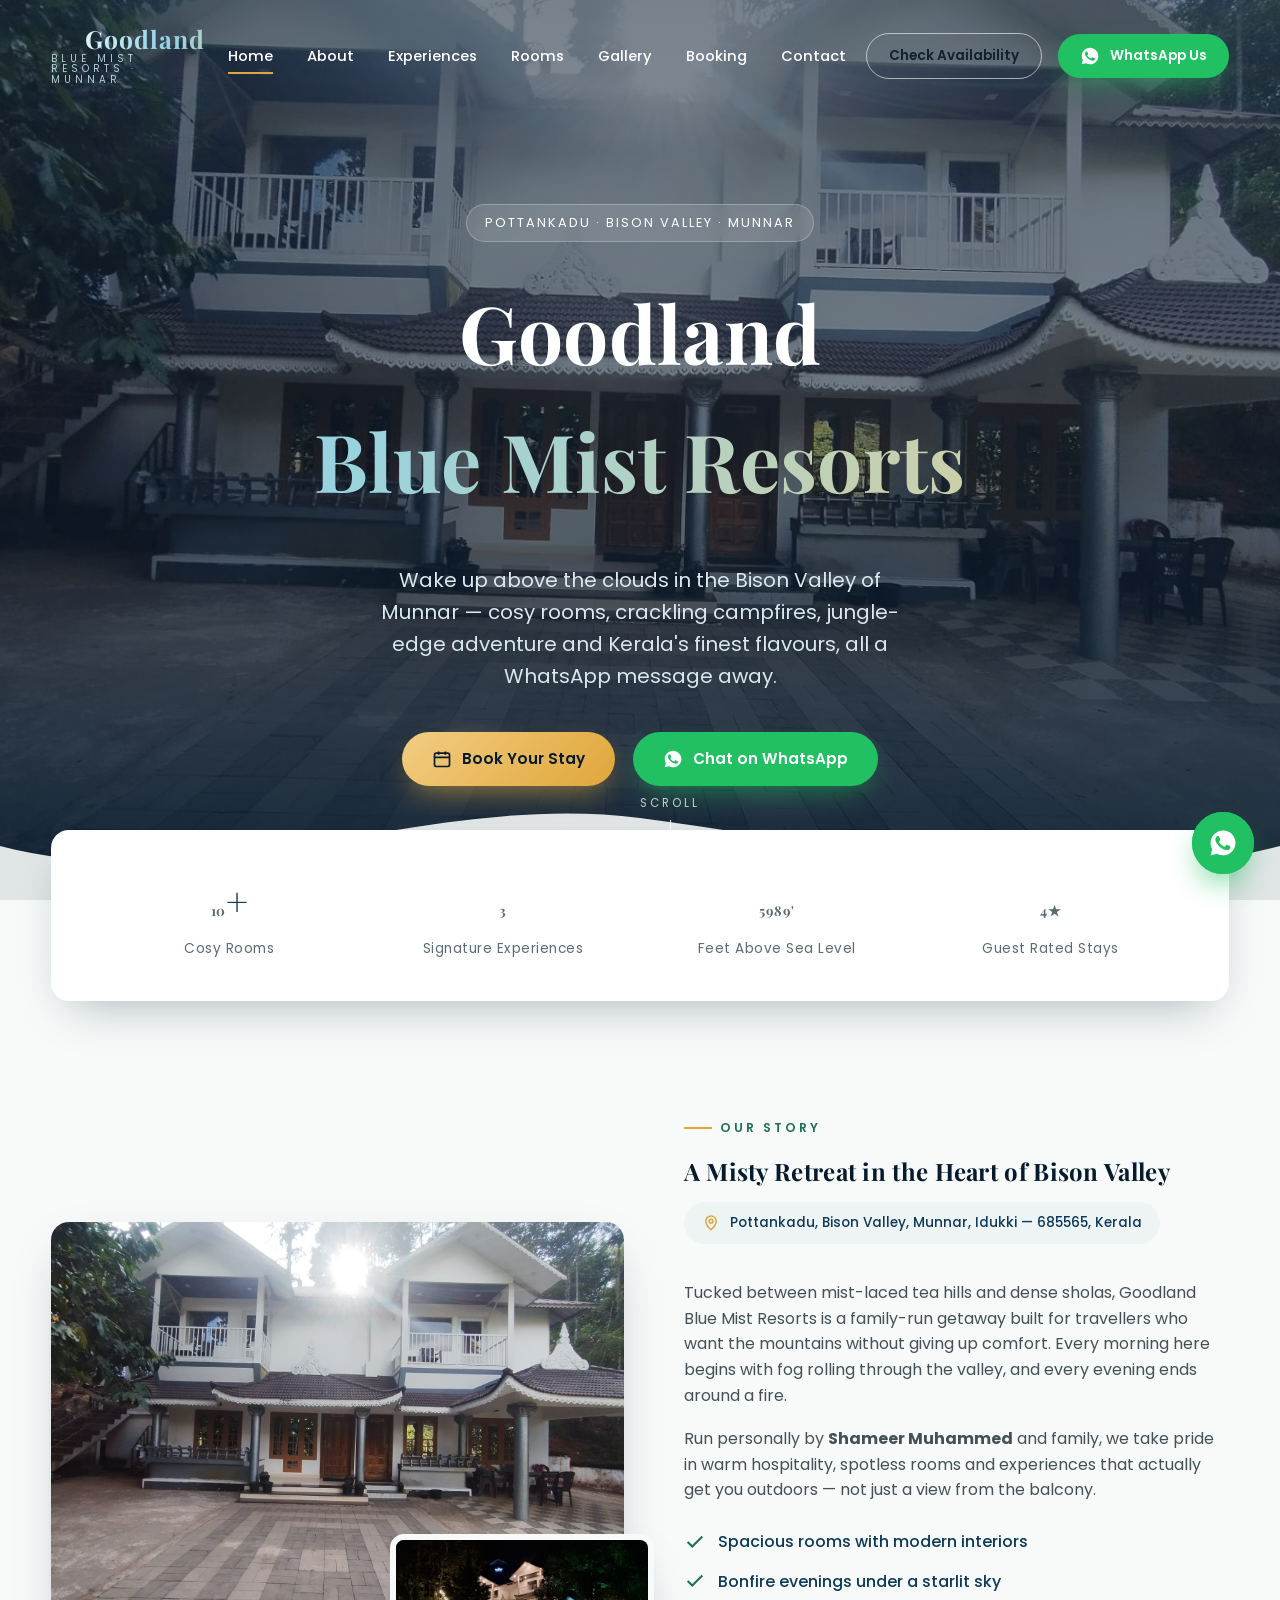
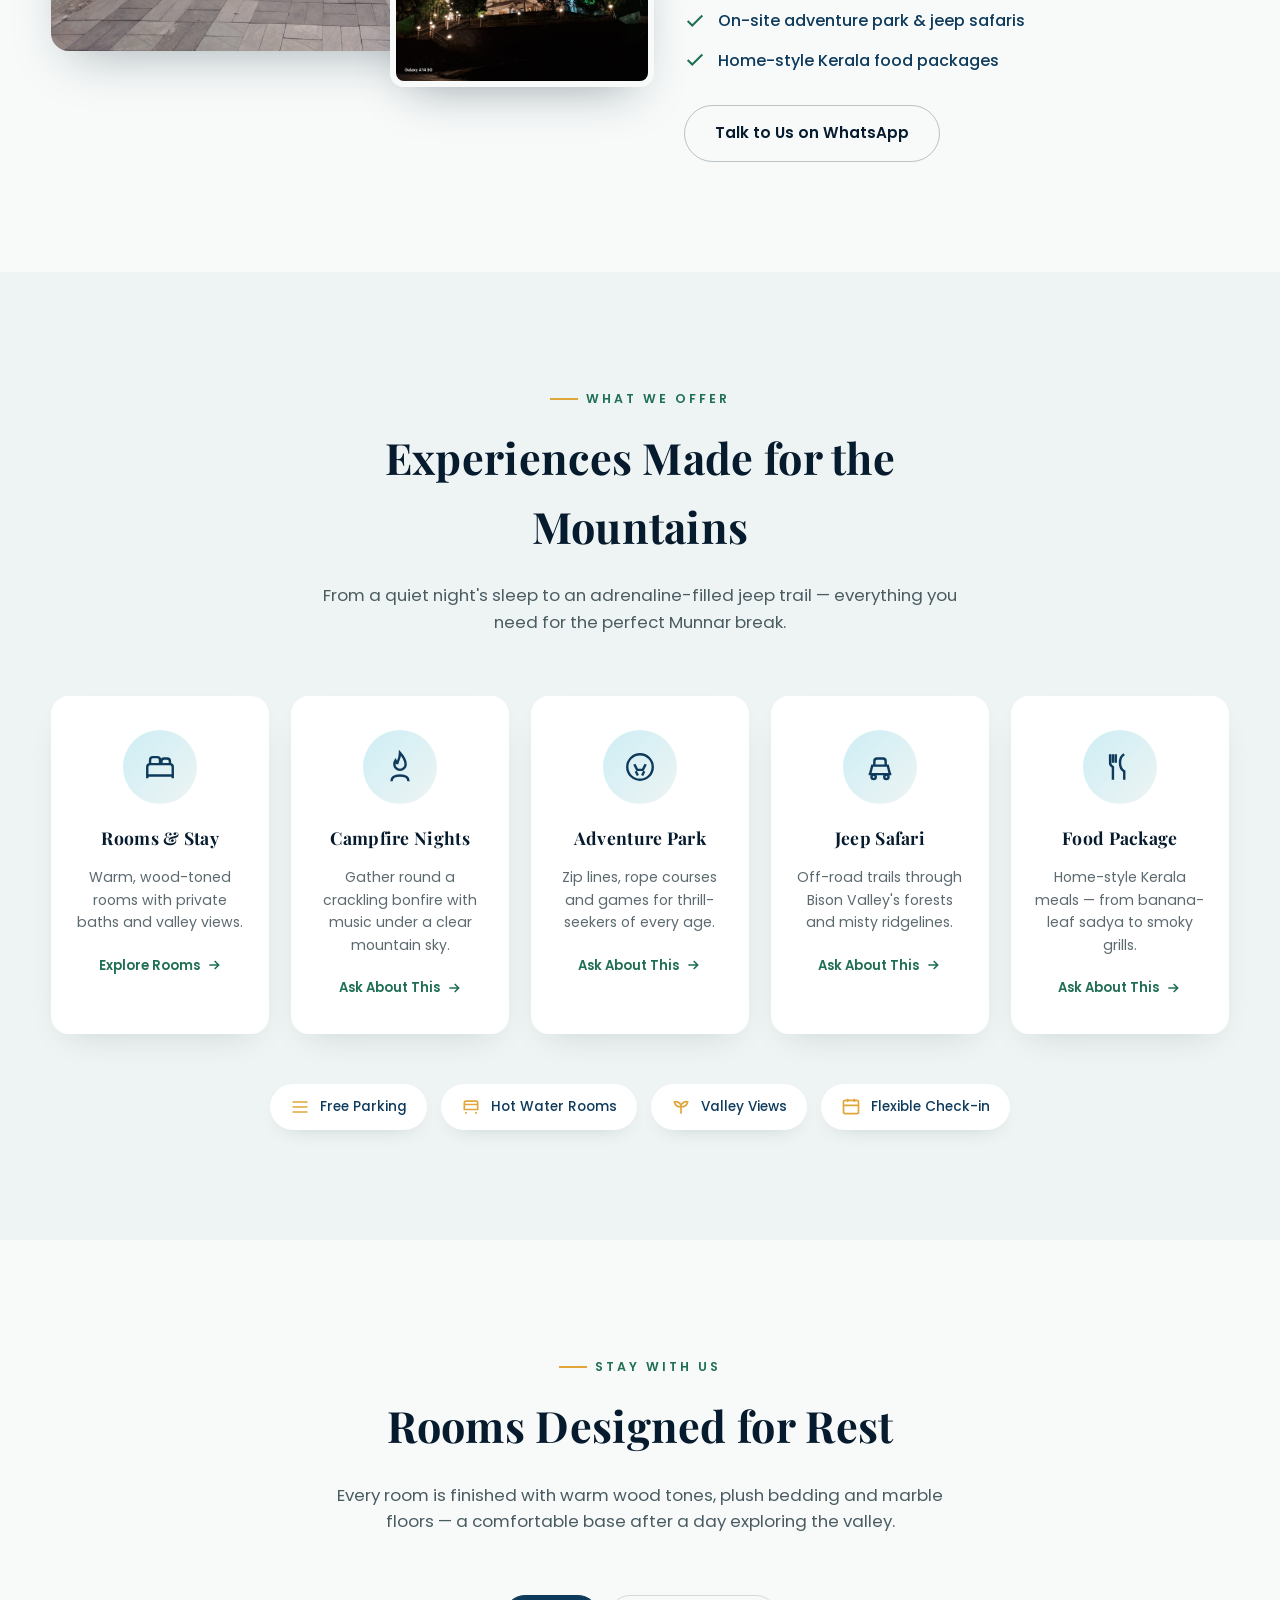
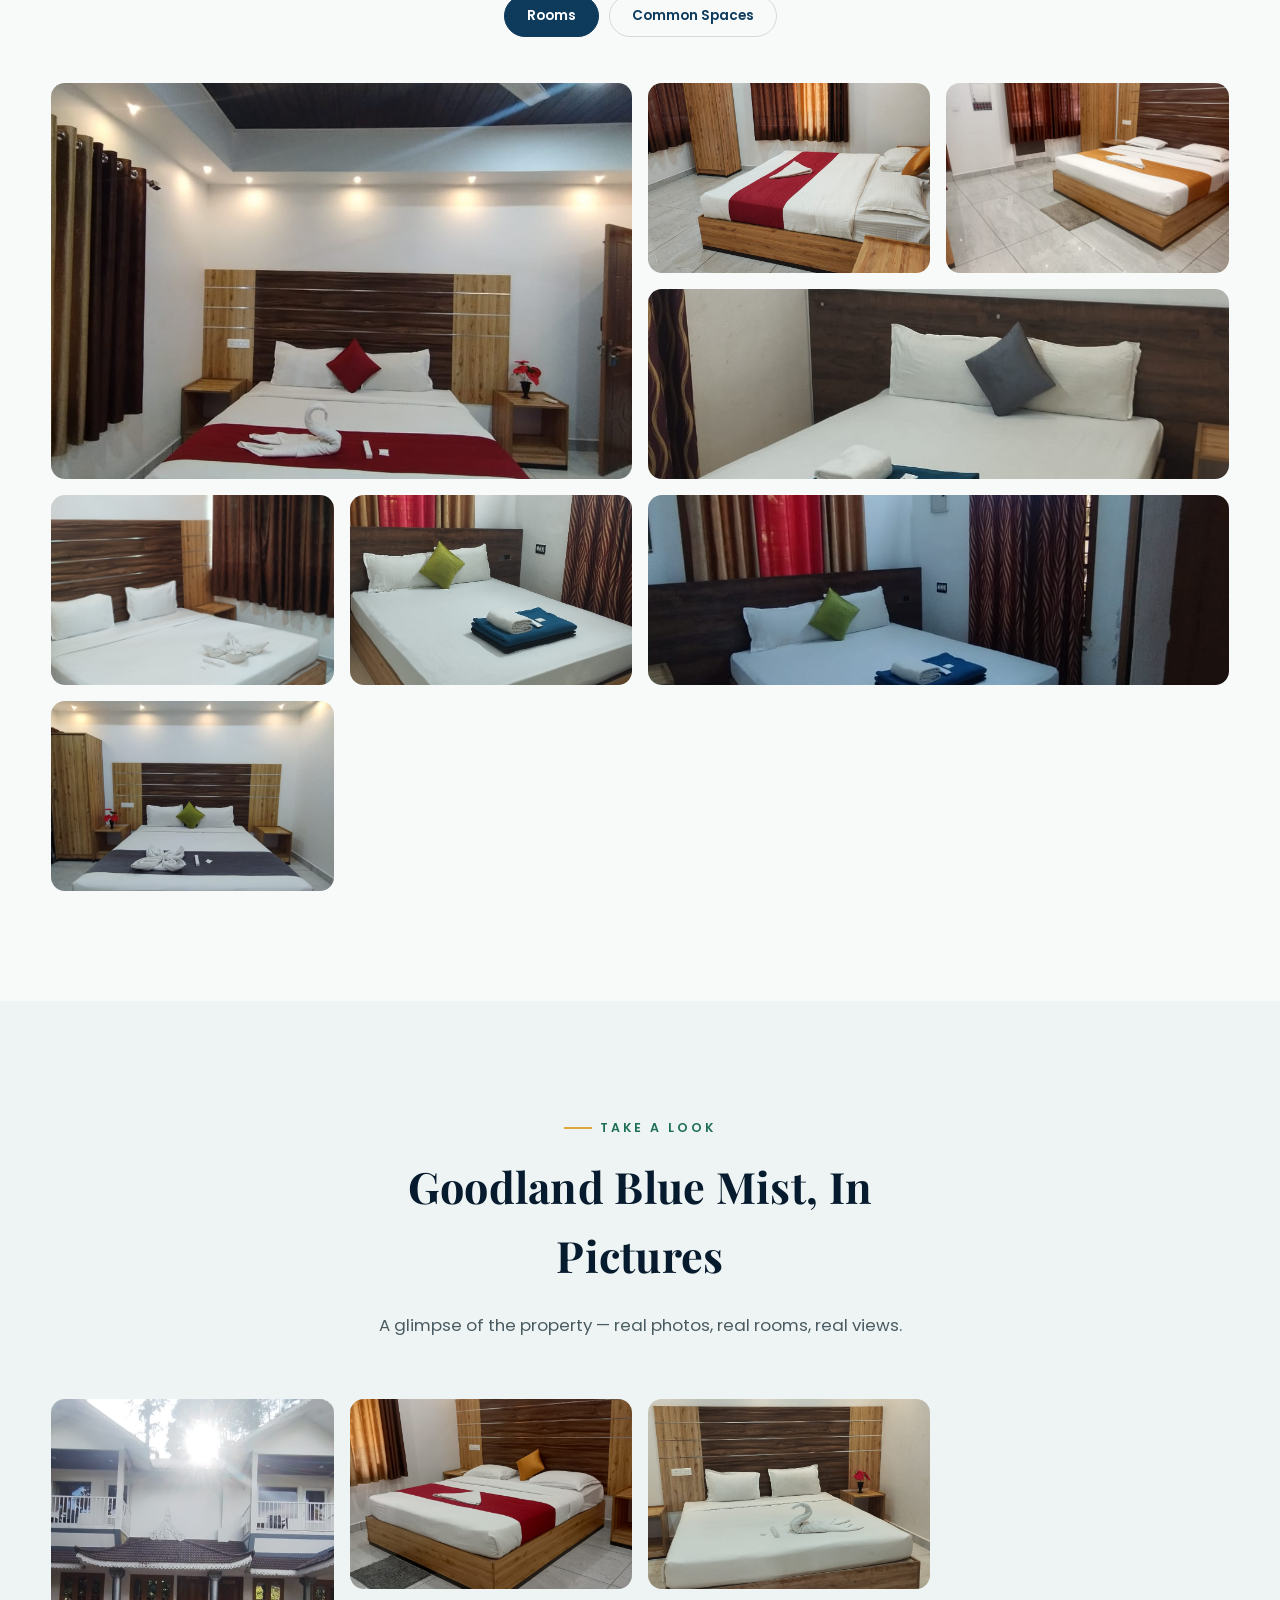
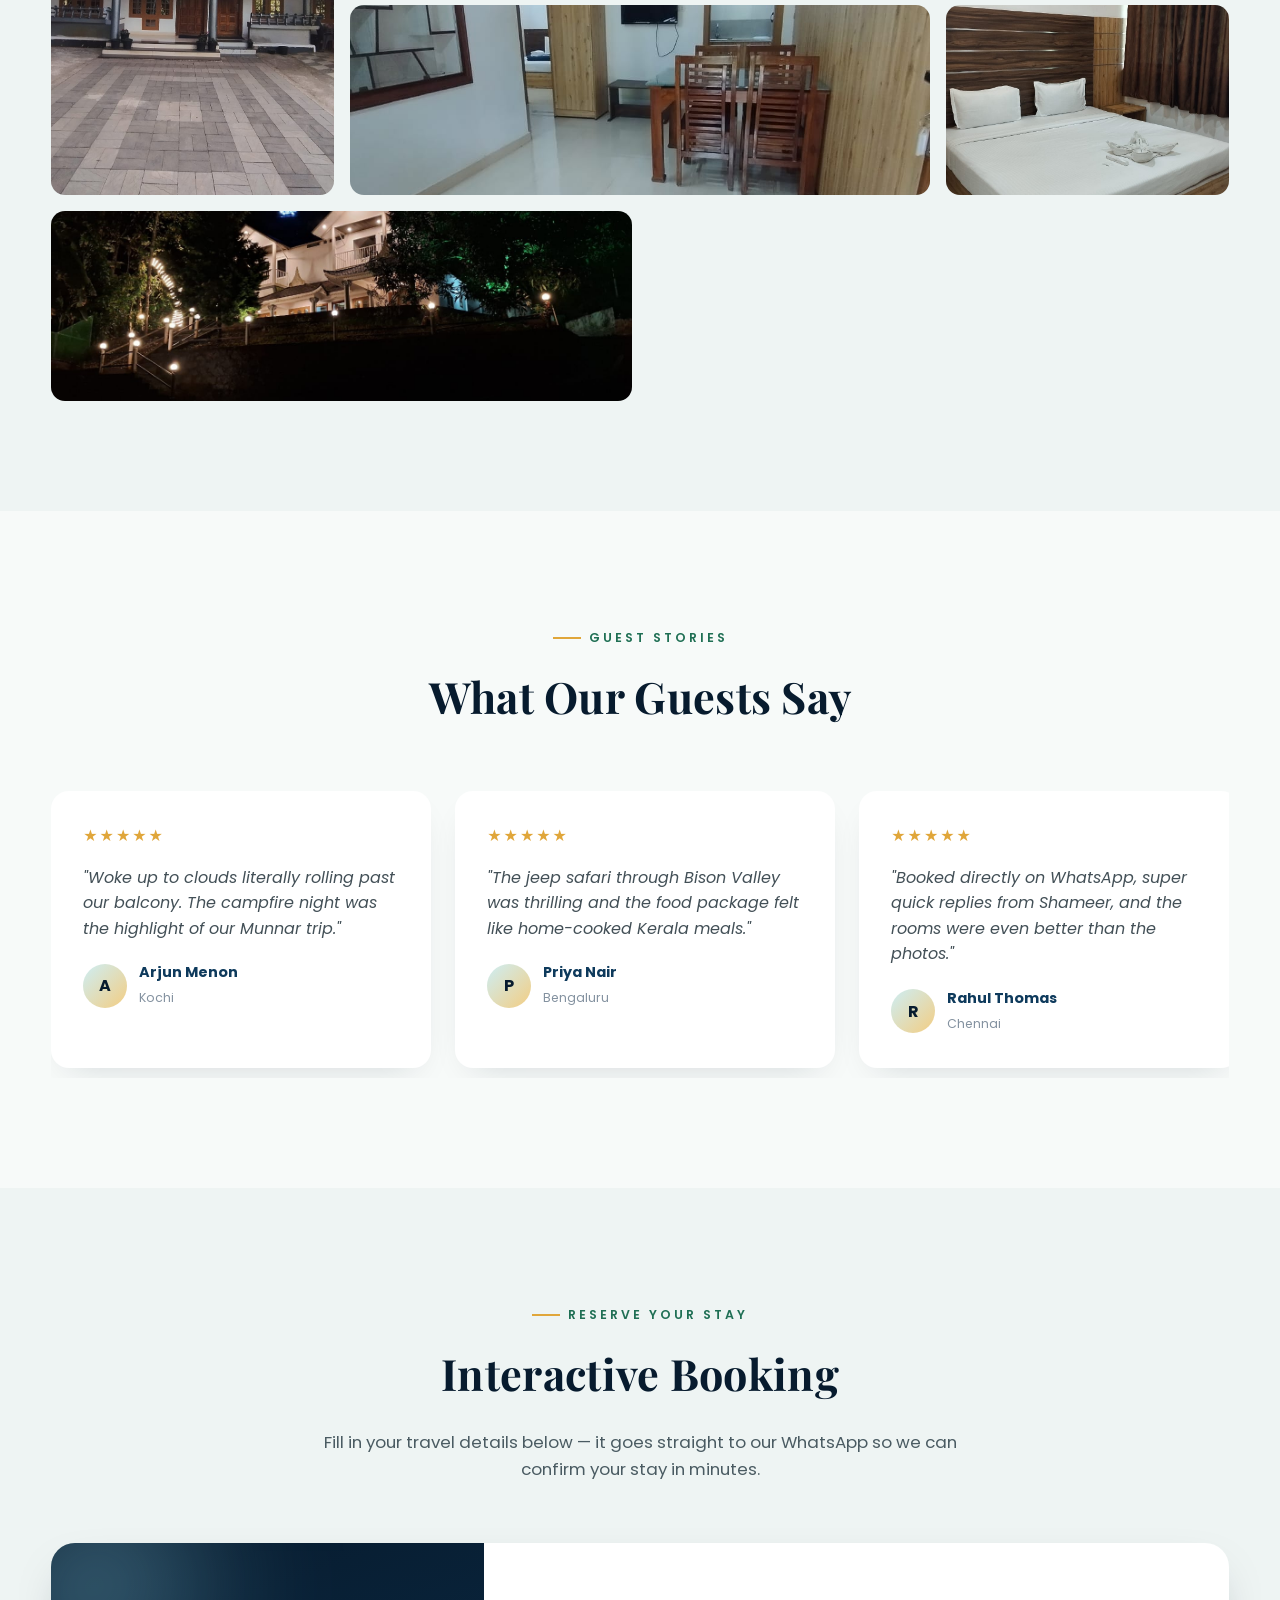
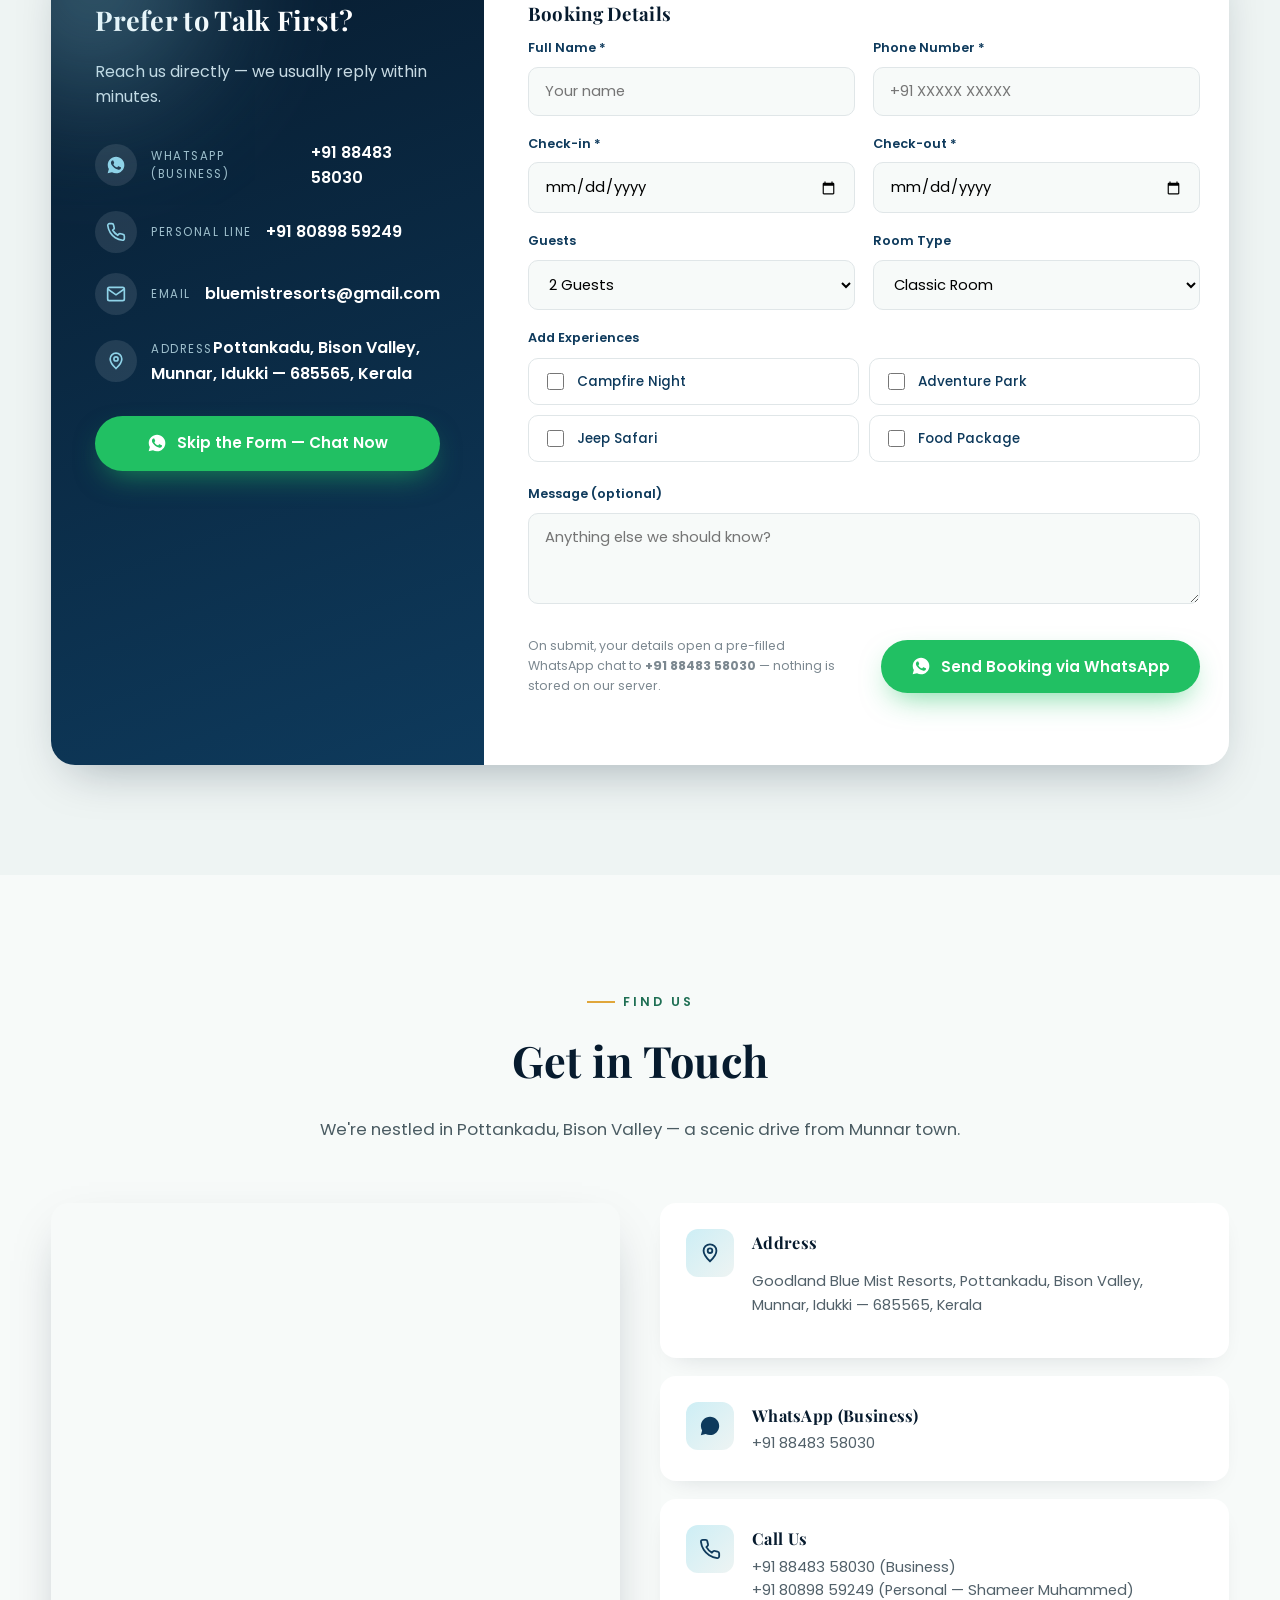
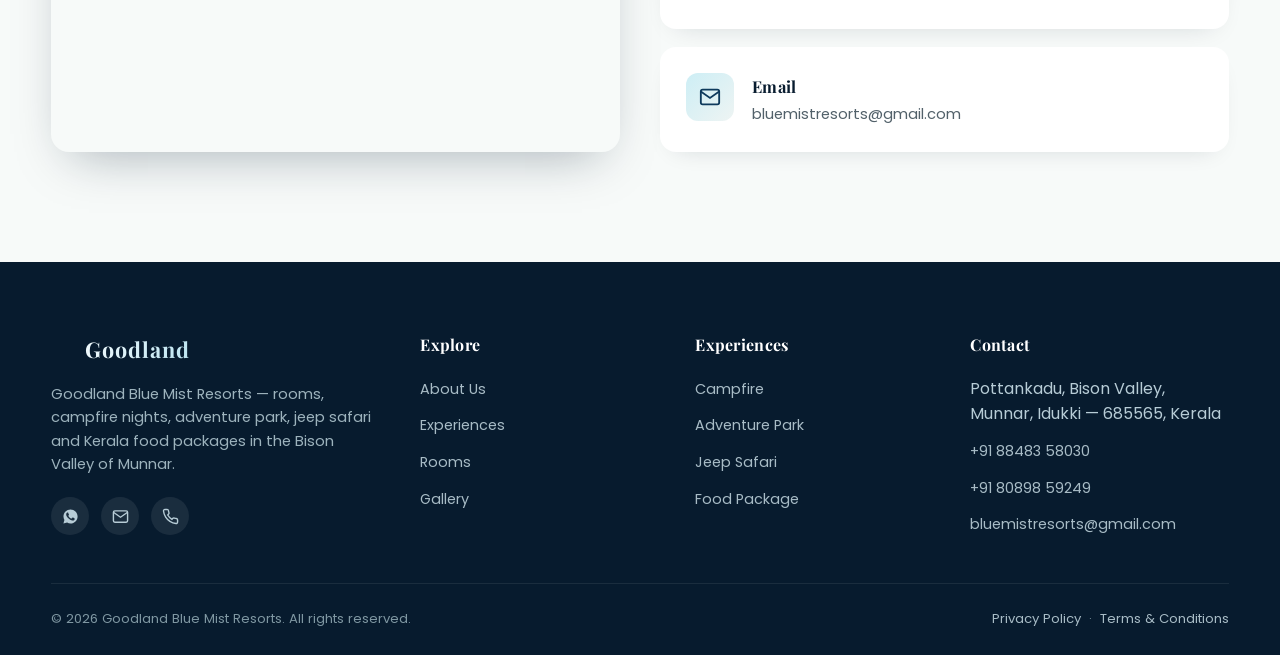
==== commit b108e403: "Add app-like mobile experience and Docker deployment Mobile: adds a fixed bottom tab bar (Home/Rooms" ====
--- a/index.html
+++ b/index.html
@@ -2,9 +2,16 @@
 <html lang="en">
 <head>
 <meta charset="UTF-8">
-<meta name="viewport" content="width=device-width, initial-scale=1.0">
+<meta name="viewport" content="width=device-width, initial-scale=1.0, viewport-fit=cover">
 <title>Goodland Blue Mist Resorts | Munnar, Kerala</title>
 <meta name="description" content="Goodland Blue Mist Resorts — a misty escape in Pottankadu, Bison Valley, Munnar. Rooms, campfire nights, adventure park, jeep safari & authentic Kerala food packages. Book directly on WhatsApp.">
+<meta name="theme-color" content="#071b2e">
+<meta name="mobile-web-app-capable" content="yes">
+<meta name="apple-mobile-web-app-capable" content="yes">
+<meta name="apple-mobile-web-app-status-bar-style" content="black-translucent">
+<meta name="apple-mobile-web-app-title" content="Blue Mist">
+<link rel="manifest" href="manifest.json">
+<link rel="apple-touch-icon" href="assets/icon.svg">
 <link rel="icon" href="data:image/svg+xml,<svg xmlns=%22http://www.w3.org/2000/svg%22 viewBox=%220 0 100 100%22><text y=%22.9em%22 font-size=%2290%22>⛰️</text></svg>">
 <link rel="preconnect" href="https://fonts.googleapis.com">
 <link rel="preconnect" href="https://fonts.gstatic.com" crossorigin>
@@ -552,6 +559,17 @@
   <svg viewBox="0 0 24 24" fill="currentColor"><path d="M12.04 2c-5.5 0-9.96 4.46-9.96 9.96 0 1.76.46 3.45 1.32 4.95L2 22l5.2-1.36a9.9 9.9 0 0 0 4.84 1.24h.01c5.5 0 9.96-4.46 9.96-9.96S17.54 2 12.04 2zm5.83 14.24c-.25.7-1.24 1.28-2.02 1.45-.54.11-1.24.2-3.6-.77-3.02-1.25-4.96-4.3-5.11-4.5-.15-.2-1.22-1.62-1.22-3.1s.77-2.2 1.05-2.5c.25-.28.55-.35.74-.35h.53c.17 0 .4-.06.62.48.25.6.85 2.08.92 2.23.07.15.12.33.02.53-.1.2-.15.32-.3.5-.15.17-.3.38-.44.5-.15.15-.3.3-.13.6.17.3.77 1.28 1.66 2.08 1.14 1.02 2.1 1.34 2.4 1.5.3.15.47.13.65-.08.17-.2.75-.87.95-1.17.2-.3.4-.25.66-.15.28.1 1.77.83 2.07.98.3.15.5.22.57.35.08.13.08.72-.17 1.42z"/></svg>
 </a>
 
+<!-- ================= APP TAB BAR (mobile) ================= -->
+<nav class="app-tabbar">
+  <ul>
+    <li><a href="#home" class="tab-link"><svg viewBox="0 0 24 24" fill="none" stroke="currentColor" stroke-linecap="round" stroke-linejoin="round"><path d="M3 11.5 12 4l9 7.5"/><path d="M5 10v9a1 1 0 0 0 1 1h4v-6h4v6h4a1 1 0 0 0 1-1v-9"/></svg>Home</a></li>
+    <li><a href="#rooms" class="tab-link"><svg viewBox="0 0 24 24" fill="none" stroke="currentColor" stroke-linecap="round" stroke-linejoin="round"><path d="M3 18v-6a2 2 0 0 1 2-2h14a2 2 0 0 1 2 2v6M3 18h18M5 10V7a2 2 0 0 1 2-2h3a2 2 0 0 1 2 2v3"/></svg>Rooms</a></li>
+    <li><a href="#booking" class="tab-link tab-main"><span class="tab-fab"><svg viewBox="0 0 24 24" fill="none" stroke="currentColor" stroke-linecap="round" stroke-linejoin="round"><rect x="3" y="5" width="18" height="16" rx="2"/><path d="M16 3v4M8 3v4M3 10h18"/></svg></span>Book</a></li>
+    <li><a href="#" class="tab-link" data-wa-cta="Hi Goodland Blue Mist Resorts, I'd like to book a stay."><svg viewBox="0 0 24 24" fill="currentColor" stroke="none"><path d="M12.04 2c-5.5 0-9.96 4.46-9.96 9.96 0 1.76.46 3.45 1.32 4.95L2 22l5.2-1.36a9.9 9.9 0 0 0 4.84 1.24h.01c5.5 0 9.96-4.46 9.96-9.96S17.54 2 12.04 2zm5.83 14.24c-.25.7-1.24 1.28-2.02 1.45-.54.11-1.24.2-3.6-.77-3.02-1.25-4.96-4.3-5.11-4.5-.15-.2-1.22-1.62-1.22-3.1s.77-2.2 1.05-2.5c.25-.28.55-.35.74-.35h.53c.17 0 .4-.06.62.48.25.6.85 2.08.92 2.23.07.15.12.33.02.53-.1.2-.15.32-.3.5-.15.17-.3.38-.44.5-.15.15-.3.3-.13.6.17.3.77 1.28 1.66 2.08 1.14 1.02 2.1 1.34 2.4 1.5.3.15.47.13.65-.08.17-.2.75-.87.95-1.17.2-.3.4-.25.66-.15.28.1 1.77.83 2.07.98.3.15.5.22.57.35.08.13.08.72-.17 1.42z"/></svg>WhatsApp</a></li>
+    <li><a href="#" class="tab-link tab-menu-btn"><svg viewBox="0 0 24 24" fill="none" stroke="currentColor" stroke-linecap="round" stroke-linejoin="round"><path d="M4 7h16M4 12h16M4 17h16"/></svg>Menu</a></li>
+  </ul>
+</nav>
+
 <!-- ================= LIGHTBOX ================= -->
 <div class="lightbox" id="lightbox">
   <button class="lightbox-close" aria-label="Close"><svg viewBox="0 0 24 24" fill="none" stroke="currentColor" stroke-width="2"><path d="M18 6 6 18M6 6l12 12"/></svg></button>
--- a/assets/css/style.css
+++ b/assets/css/style.css
@@ -30,6 +30,17 @@
   background: var(--paper);
   overflow-x: hidden;
   line-height: 1.6;
+  -webkit-tap-highlight-color: transparent;
+  overscroll-behavior-y: contain;
+}
+
+/* App-like tap feedback everywhere touch is primary */
+@media (hover: none) {
+  a, button, .exp-card, .gallery-grid figure, .checkbox-item, .amenity-chip {
+    transition: transform .18s var(--ease), opacity .18s var(--ease), box-shadow .18s var(--ease);
+  }
+  a:active, button:active { transform: scale(.96); }
+  .exp-card:active, .gallery-grid figure:active { transform: scale(.98); }
 }
 
 h1, h2, h3, h4 {
@@ -194,13 +205,13 @@
   position: fixed;
   top: 0; left: 0; right: 0;
   z-index: 1000;
-  padding: 26px 0;
+  padding: calc(26px + env(safe-area-inset-top)) 0 26px;
   transition: background .4s var(--ease), padding .4s var(--ease), box-shadow .4s var(--ease);
 }
 header.scrolled {
   background: rgba(7, 27, 46, .92);
   backdrop-filter: blur(10px);
-  padding: 14px 0;
+  padding: calc(14px + env(safe-area-inset-top)) 0 14px;
   box-shadow: 0 8px 30px -14px rgba(0,0,0,.5);
 }
 .nav-wrap {
@@ -306,8 +317,10 @@
   align-items: center;
   justify-content: center;
   gap: 30px;
+  padding: calc(20px + env(safe-area-inset-top)) 20px calc(90px + env(safe-area-inset-bottom));
   transform: translateY(-100%);
   transition: transform .5s var(--ease);
+  overflow-y: auto;
 }
 .mobile-nav.open { transform: translateY(0); }
 .mobile-nav a { color: #fff; font-size: 1.4rem; font-family: 'Playfair Display', serif; }
@@ -805,6 +818,66 @@
   border: 2px solid #21c063;
   animation: pulseRing 2.4s ease-out infinite;
 }
+
+/* ---------------- App bottom tab bar (mobile) ---------------- */
+.app-tabbar {
+  display: none;
+  position: fixed;
+  left: 0; right: 0; bottom: 0;
+  z-index: 1150;
+  background: rgba(7, 27, 46, .96);
+  backdrop-filter: blur(14px);
+  border-top: 1px solid rgba(255,255,255,.08);
+  padding: 8px 6px calc(8px + env(safe-area-inset-bottom));
+  box-shadow: 0 -10px 30px -18px rgba(0,0,0,.6);
+}
+.app-tabbar ul {
+  display: flex;
+  align-items: stretch;
+  justify-content: space-between;
+}
+.app-tabbar li { flex: 1; display: flex; }
+.app-tabbar a {
+  flex: 1;
+  display: flex;
+  flex-direction: column;
+  align-items: center;
+  justify-content: center;
+  gap: 4px;
+  padding: 6px 2px;
+  border-radius: 14px;
+  color: #93a9b4;
+  font-size: .66rem;
+  font-weight: 600;
+  letter-spacing: .2px;
+  transition: color .3s, background .3s, transform .25s var(--ease);
+}
+.app-tabbar a svg { width: 22px; height: 22px; stroke-width: 1.8; transition: transform .3s var(--ease); }
+.app-tabbar a.active { color: var(--mist); background: rgba(143,211,232,.1); }
+.app-tabbar a.active svg { transform: translateY(-2px) scale(1.08); }
+.app-tabbar a:active { transform: scale(.92); }
+.app-tabbar .tab-main {
+  color: var(--deep);
+  position: relative;
+}
+.app-tabbar .tab-main .tab-fab {
+  width: 46px; height: 46px;
+  border-radius: 50%;
+  background: linear-gradient(135deg, var(--gold-soft), var(--gold));
+  display: flex; align-items: center; justify-content: center;
+  box-shadow: 0 10px 22px -8px rgba(224,166,58,.8);
+  margin-top: -26px;
+  border: 4px solid var(--deep);
+}
+.app-tabbar .tab-main.active { color: var(--gold-soft); }
+.app-tabbar .tab-main svg { width: 22px; height: 22px; color: var(--deep); }
+
+@media (max-width: 768px) {
+  .app-tabbar { display: block; }
+  body { padding-bottom: calc(70px + env(safe-area-inset-bottom)); }
+  .wa-float { bottom: calc(86px + env(safe-area-inset-bottom)); right: 18px; width: 54px; height: 54px; }
+  .wa-float svg { width: 26px; height: 26px; }
+}
 @keyframes pulseWa { 0%, 100% { transform: scale(1); } 50% { transform: scale(1.06); } }
 @keyframes pulseRing { 0% { transform: scale(1); opacity: .7; } 100% { transform: scale(1.7); opacity: 0; } }
 
@@ -837,8 +910,9 @@
 }
 
 @media (max-width: 768px) {
-  nav.primary-nav, .nav-actions .btn-outline { display: none; }
+  nav.primary-nav, .nav-actions { display: none; }
   .burger { display: block; }
+  .logo-sub { display: none; }
   .exp-grid { grid-template-columns: 1fr 1fr; }
   .gallery-grid { grid-template-columns: repeat(2, 1fr); grid-auto-rows: 160px; }
   .gallery-grid figure.wide { grid-column: span 2; }
